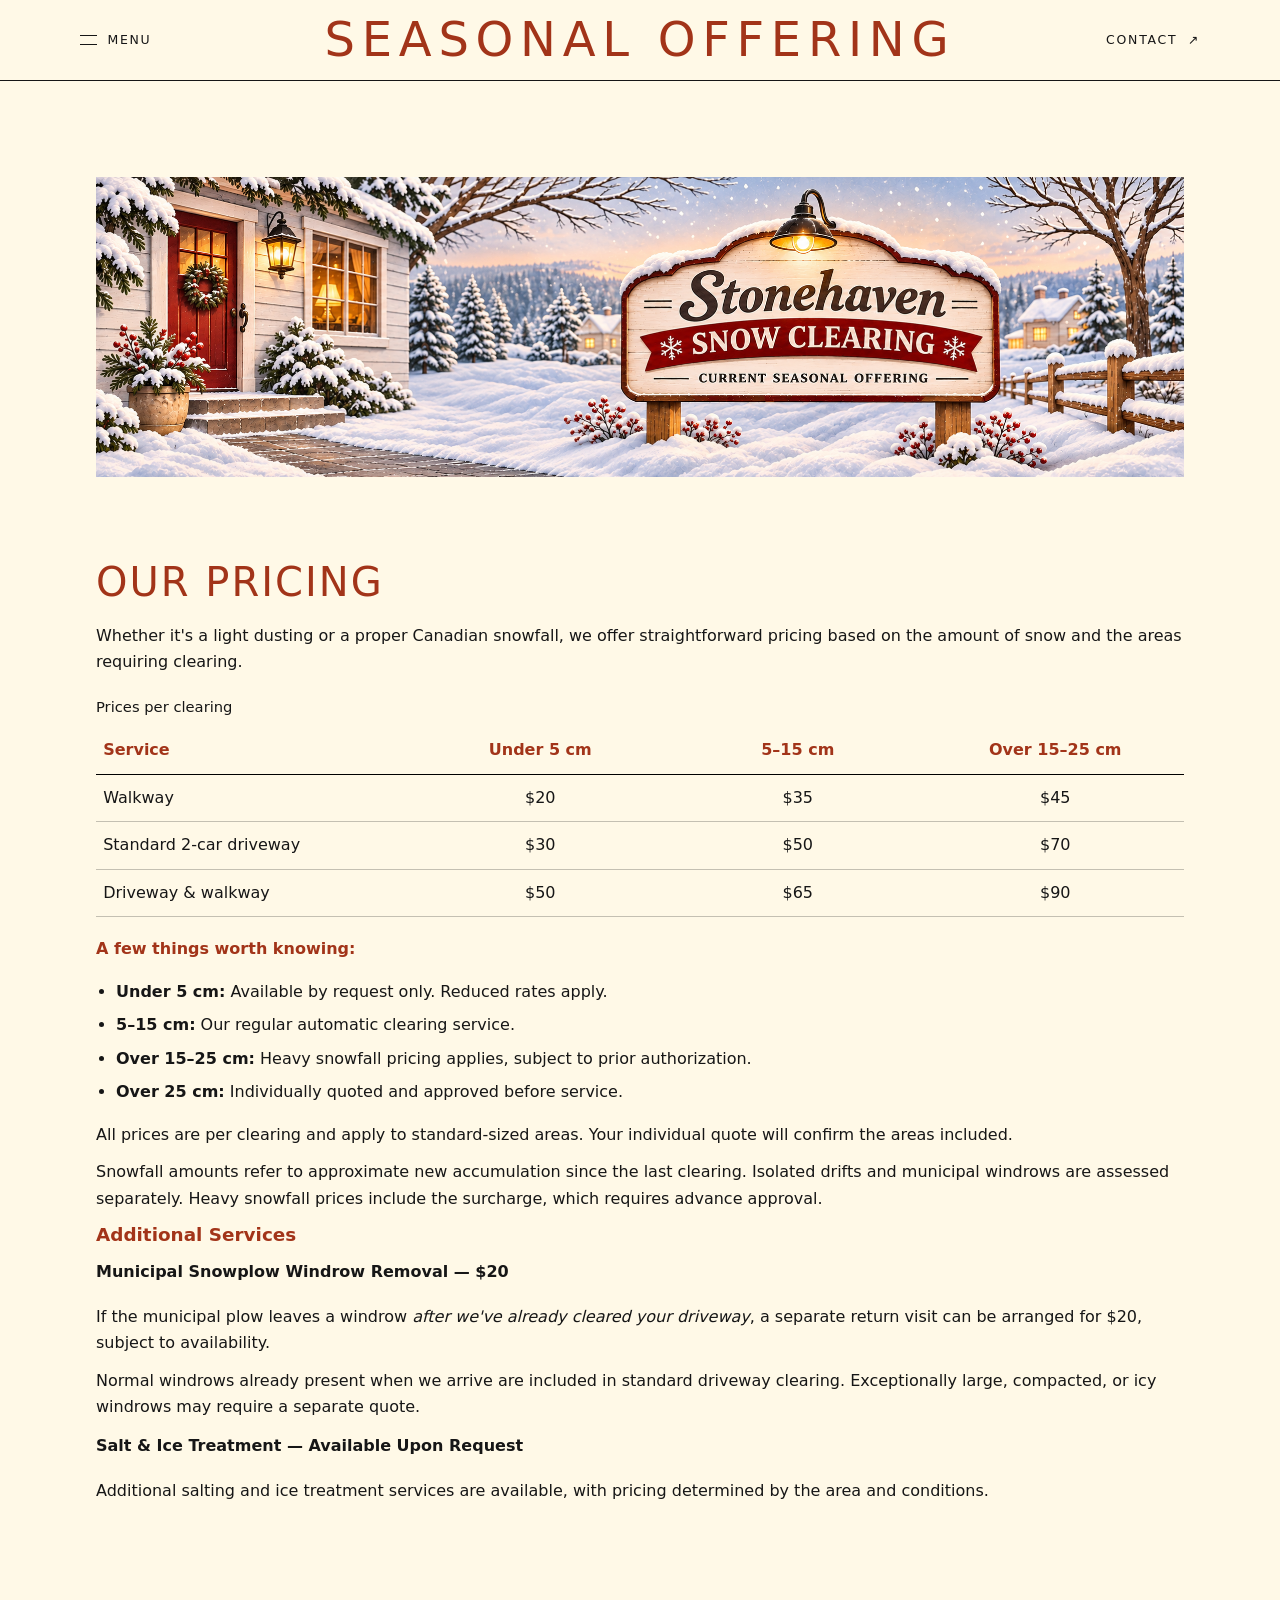
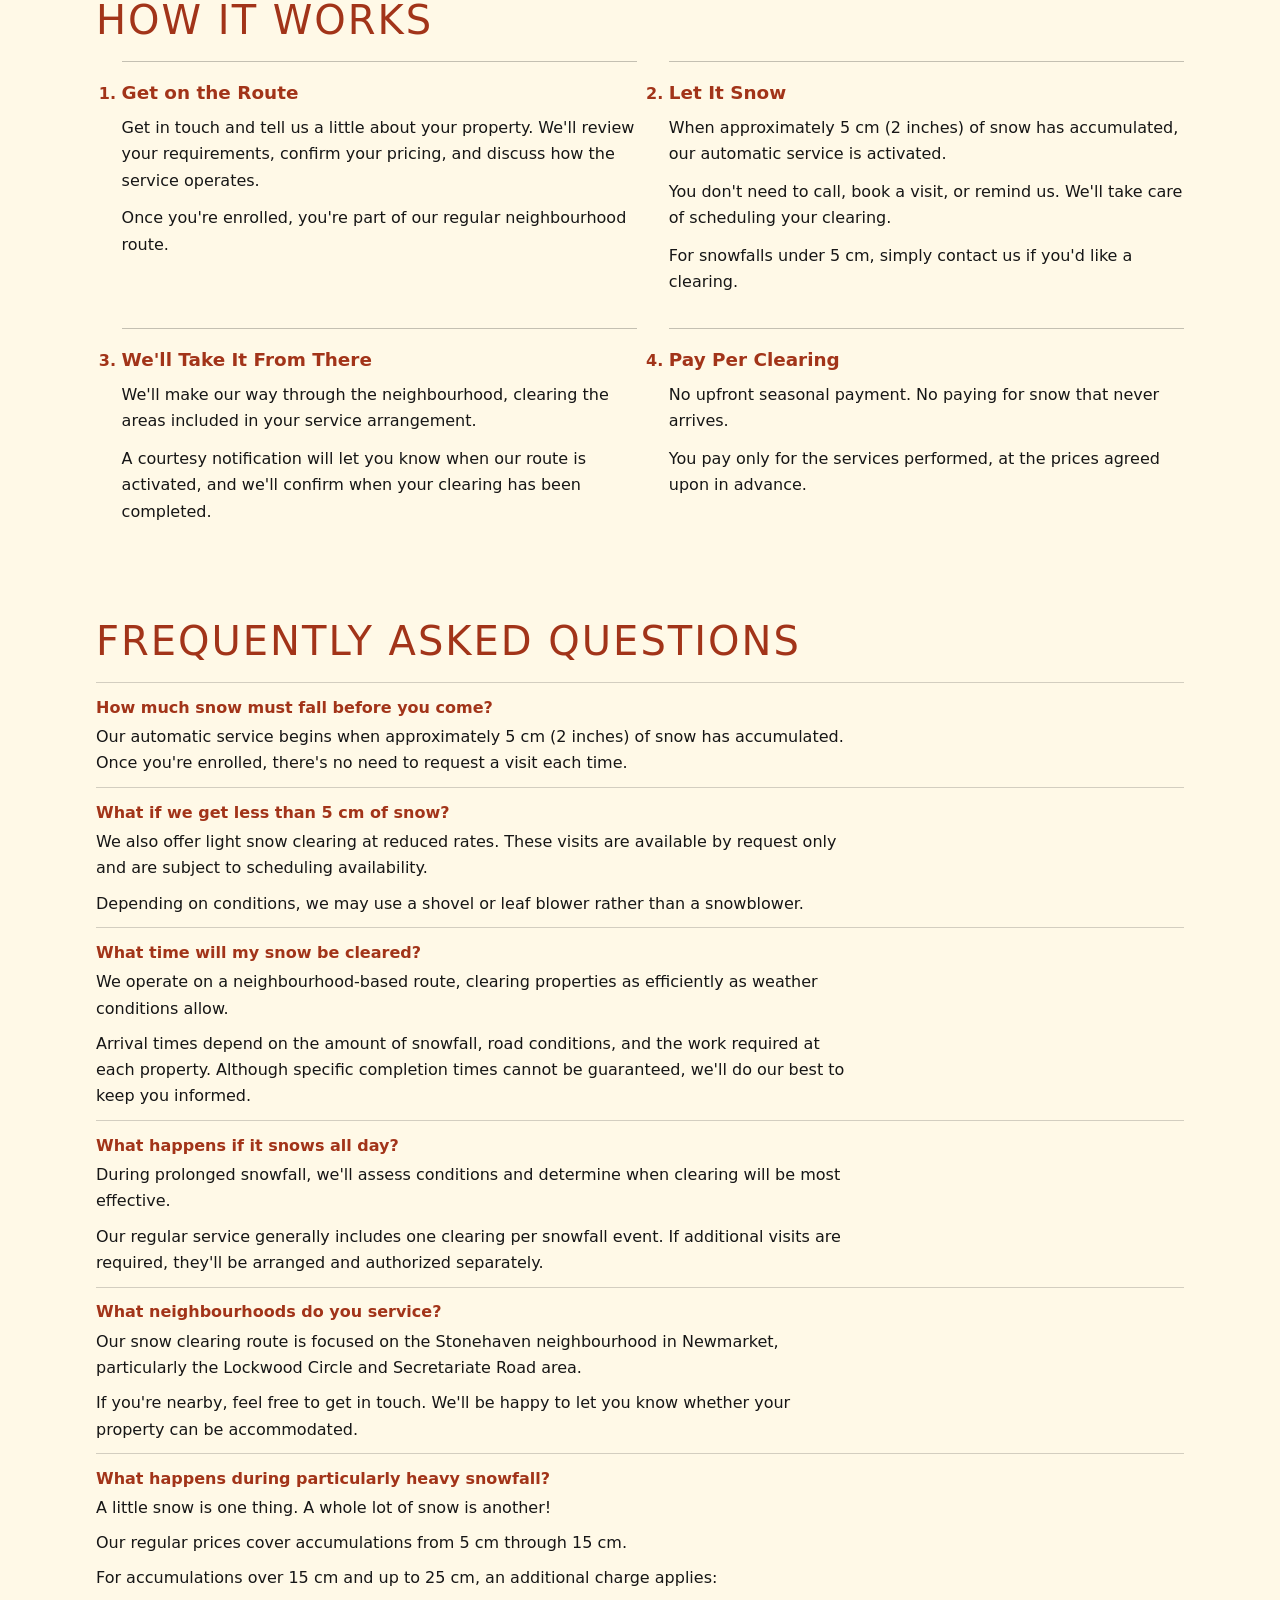
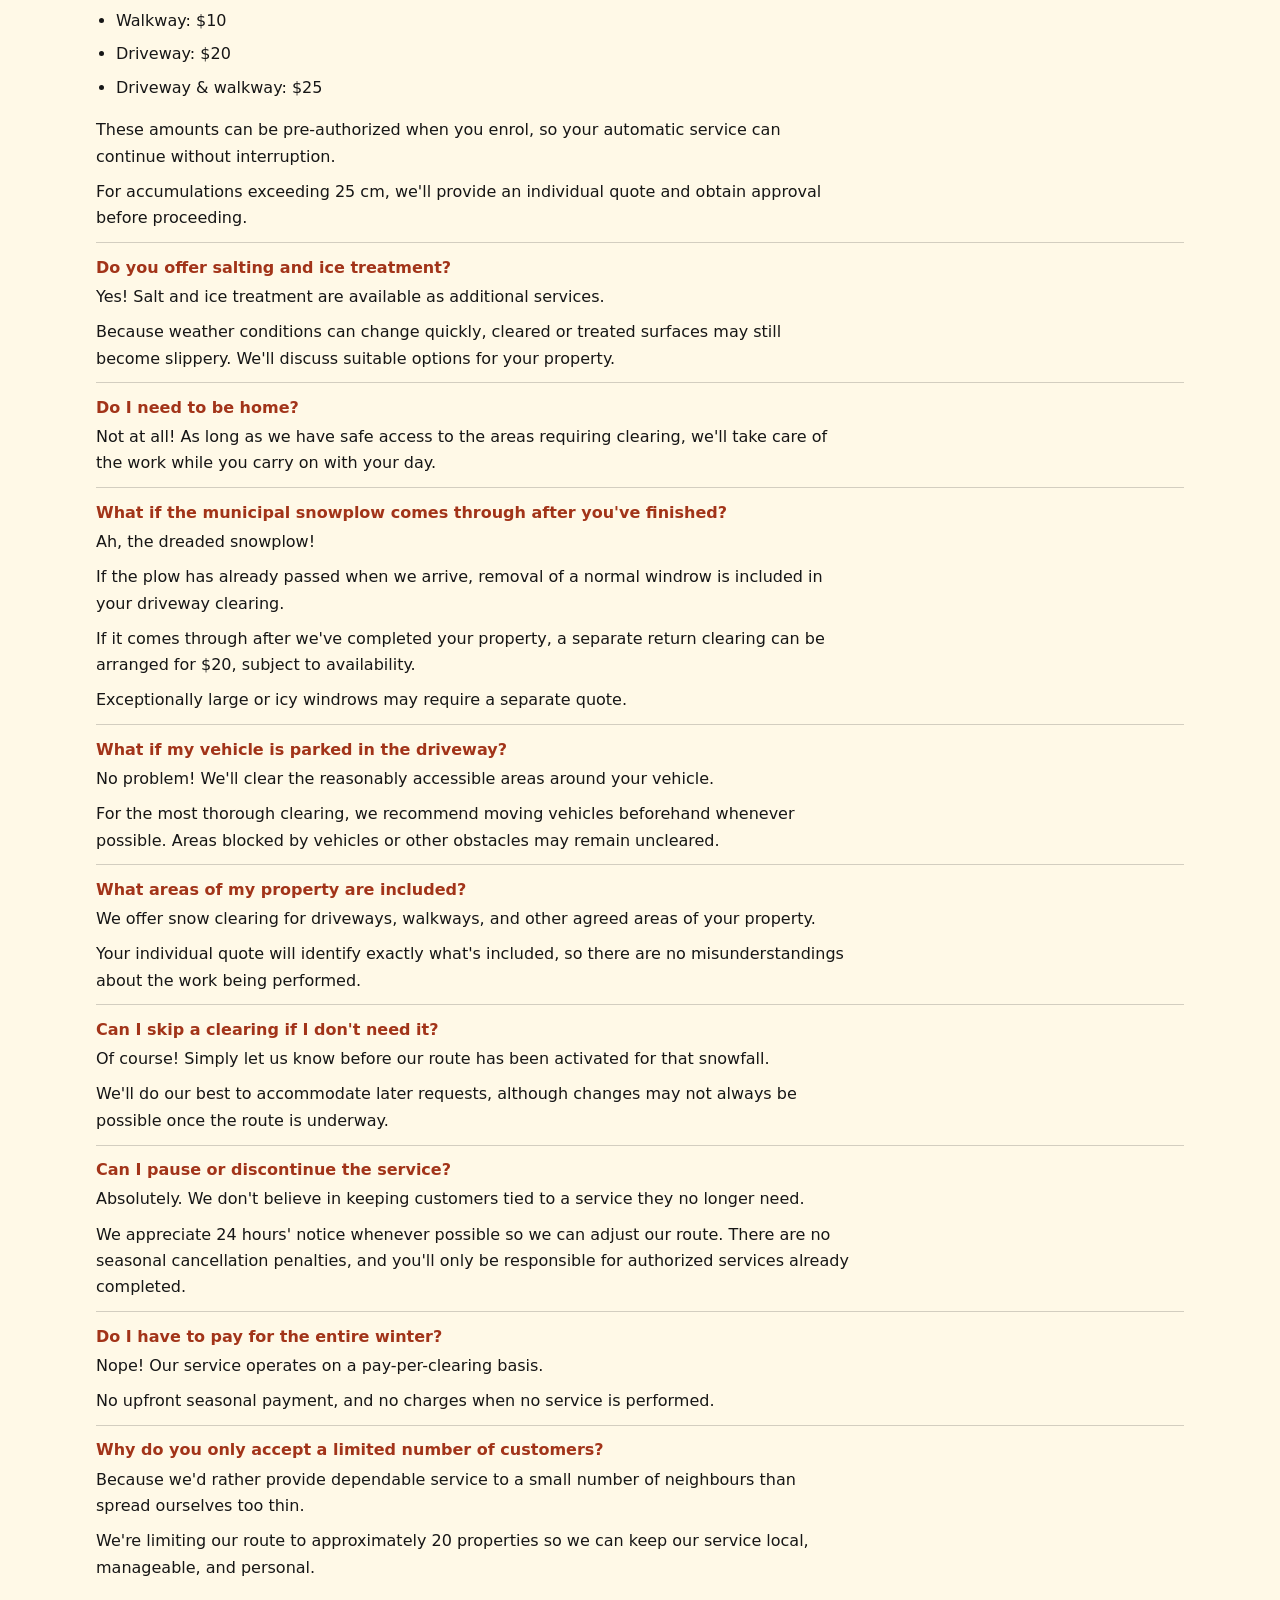
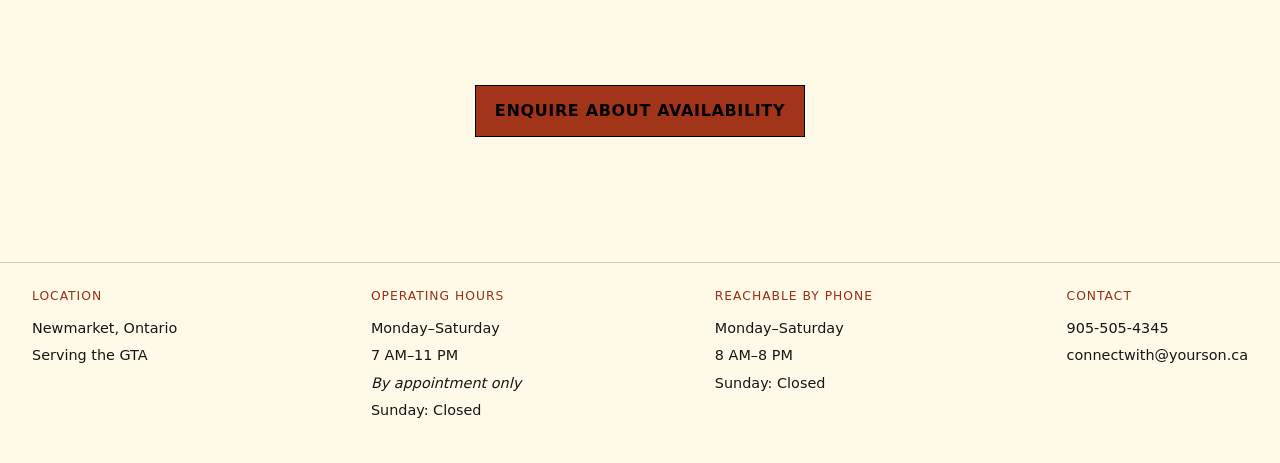
==== seasonal-offering/index.html @ 239817c5 "ok seasonal offering" ====
<!doctype html>
<html lang="en">
<head>
  <meta charset="utf-8">
  <meta name="viewport" content="width=device-width,initial-scale=1">
  <meta name="description" content="Neighbourhood snow removal in Stonehaven, Newmarket. Automatic clearing from 5 cm, pay-per-clearing pricing, and optional light snow and windrow removal.">
  <link rel="stylesheet" href="/assets/styles.css">
  <link rel="stylesheet" href="/assets/preview.css">
  <link rel="stylesheet" href="/assets/footer.css">
  <link rel="stylesheet" href="/assets/mobile-refinements.css">
  <link rel="stylesheet" href="/assets/seasonal-offering.css">
</head>
<body class="navigation-preview seasonal-page">
  <a class="preview-skip" href="#main">Skip to snow clearing information</a>
  <header class="preview-site-header" id="siteHeader" data-open="false">
    <div class="wrap">
      <nav class="preview-topbar" aria-label="Page controls">
        <button type="button" class="preview-menu-toggle" id="menuBtn" aria-expanded="false" aria-controls="siteMenu" aria-haspopup="dialog"><span class="preview-menu-lines" aria-hidden="true"></span><span>Menu</span></button>
        <h1 class="preview-page-title"><a class="preview-title-home" href="/index.html" title="Go to home page">SEASONAL OFFERING</a></h1>
        <a class="preview-contact" href="/contact.html">Contact <span aria-hidden="true">↗</span></a>
      </nav>
    </div>
  </header>
  <dialog id="siteMenu" class="preview-menu-drawer" aria-labelledby="siteMenuTitle">
    <div class="preview-menu-heading"><h2 id="siteMenuTitle">Menu</h2><button type="button" class="preview-menu-close" aria-label="Close menu">×</button></div>
    <nav class="preview-menu-links" aria-label="Main navigation">
      <a href="/index.html">Home</a>
      <details class="preview-menu-group">
        <summary>Services <span class="preview-submenu-toggle" aria-hidden="true"></span></summary>
        <div class="preview-menu-submenu">
          <a href="/services.html">All Services</a>
          <a href="/services.html#your-home">Your Home</a>
          <a href="/services.html#your-property">Your Property</a>
          <a href="/services.html#your-errands">Your Errands</a>
          <a href="/services.html#your-ideas">Your Ideas</a>
        </div>
      </details>
      <details class="preview-menu-group">
        <summary>About Us <span class="preview-submenu-toggle" aria-hidden="true"></span></summary>
        <div class="preview-menu-submenu">
          <a href="/about.html">About Your Son</a>
          <a href="/our-work.html">Our Work</a>
        </div>
      </details>
      <details class="preview-menu-group">
        <summary>Resources <span class="preview-submenu-toggle" aria-hidden="true"></span></summary>
        <div class="preview-menu-submenu">
          <a href="/phonebook.html">Family Phonebook</a>
          <a href="/our-friends.html">Our Friends</a>
          <a href="/goods.html">Your Goods</a>
        </div>
      </details>
      <a href="/seasonal-offering/index.html" aria-current="page">Seasonal Offering</a>
      <details class="preview-menu-group">
        <summary>Contact <span class="preview-submenu-toggle" aria-hidden="true"></span></summary>
        <div class="preview-menu-submenu">
          <a href="/contact.html">Contact Info</a>
          <a href="tel:+19055054345">905-505-4345</a>
          <a href="mailto:connectwith@yourson.ca">connectwith@yourson.ca</a>
        </div>
      </details>
    </nav>
  </dialog>
  <main id="main" class="seasonal-main">
  <section class="seasonal-intro" aria-labelledby="stonehaven-title">
    <img class="seasonal-banner" src="/assets/stonehaven-snow-clearing.png" width="2048" height="693" alt="Stonehaven Snow Clearing winter illustration">
  </section>

  <section aria-labelledby="pricing-title">
    <h2 id="pricing-title">OUR PRICING</h2>
    <p>Whether it's a light dusting or a proper Canadian snowfall, we offer straightforward pricing based on the amount of snow and the areas requiring clearing.</p>
    <table class="seasonal-prices">
      <caption>Prices per clearing</caption>
      <thead>
        <tr><th scope="col">Service</th><th scope="col">Under 5 cm</th><th scope="col">5–15 cm</th><th scope="col">Over 15–25 cm</th></tr>
      </thead>
      <tbody>
        <tr><th scope="row">Walkway</th><td>$20</td><td>$35</td><td>$45</td></tr>
        <tr><th scope="row">Standard 2-car driveway</th><td>$30</td><td>$50</td><td>$70</td></tr>
        <tr><th scope="row">Driveway &amp; walkway</th><td>$50</td><td>$65</td><td>$90</td></tr>
      </tbody>
    </table>
    <p class="seasonal-notes-heading"><strong>A few things worth knowing:</strong></p>
    <ul class="seasonal-notes">
      <li><strong>Under 5 cm:</strong> Available by request only. Reduced rates apply.</li>
      <li><strong>5–15 cm:</strong> Our regular automatic clearing service.</li>
      <li><strong>Over 15–25 cm:</strong> Heavy snowfall pricing applies, subject to prior authorization.</li>
      <li><strong>Over 25 cm:</strong> Individually quoted and approved before service.</li>
    </ul>
    <p>All prices are per clearing and apply to standard-sized areas. Your individual quote will confirm the areas included.</p>
    <p>Snowfall amounts refer to approximate new accumulation since the last clearing. Isolated drifts and municipal windrows are assessed separately. Heavy snowfall prices include the surcharge, which requires advance approval.</p>
    <h3 class="seasonal-additional-heading">Additional Services</h3>
    <h4>Municipal Snowplow Windrow Removal — $20</h4>
    <p>If the municipal plow leaves a windrow <em>after we've already cleared your driveway</em>, a separate return visit can be arranged for $20, subject to availability.</p>
    <p>Normal windrows already present when we arrive are included in standard driveway clearing. Exceptionally large, compacted, or icy windrows may require a separate quote.</p>
    <h4>Salt &amp; Ice Treatment — Available Upon Request</h4>
    <p>Additional salting and ice treatment services are available, with pricing determined by the area and conditions.</p>
  </section>

  <section aria-labelledby="how-title">
    <h2 id="how-title">HOW IT WORKS</h2>
    <ol class="seasonal-steps">
      <li>
        <h3>Get on the Route</h3>
        <p>Get in touch and tell us a little about your property. We'll review your requirements, confirm your pricing, and discuss how the service operates.</p>
        <p>Once you're enrolled, you're part of our regular neighbourhood route.</p>
      </li>
      <li>
        <h3>Let It Snow</h3>
        <p>When approximately 5 cm (2 inches) of snow has accumulated, our automatic service is activated.</p>
        <p>You don't need to call, book a visit, or remind us. We'll take care of scheduling your clearing.</p>
        <p>For snowfalls under 5 cm, simply contact us if you'd like a clearing.</p>
      </li>
      <li>
        <h3>We'll Take It From There</h3>
        <p>We'll make our way through the neighbourhood, clearing the areas included in your service arrangement.</p>
        <p>A courtesy notification will let you know when our route is activated, and we'll confirm when your clearing has been completed.</p>
      </li>
      <li>
        <h3>Pay Per Clearing</h3>
        <p>No upfront seasonal payment. No paying for snow that never arrives.</p>
        <p>You pay only for the services performed, at the prices agreed upon in advance.</p>
      </li>
    </ol>
  </section>

  <section aria-labelledby="faq-title">
    <h2 id="faq-title">FREQUENTLY ASKED QUESTIONS</h2>
    <div class="seasonal-faq-group">
      <article>
        <h4>How much snow must fall before you come?</h4>
        <p>Our automatic service begins when approximately 5 cm (2 inches) of snow has accumulated. Once you're enrolled, there's no need to request a visit each time.</p>
      </article>
      <article>
        <h4>What if we get less than 5 cm of snow?</h4>
        <p>We also offer light snow clearing at reduced rates. These visits are available by request only and are subject to scheduling availability.</p>
        <p>Depending on conditions, we may use a shovel or leaf blower rather than a snowblower.</p>
      </article>
      <article>
        <h4>What time will my snow be cleared?</h4>
        <p>We operate on a neighbourhood-based route, clearing properties as efficiently as weather conditions allow.</p>
        <p>Arrival times depend on the amount of snowfall, road conditions, and the work required at each property. Although specific completion times cannot be guaranteed, we'll do our best to keep you informed.</p>
      </article>
      <article>
        <h4>What happens if it snows all day?</h4>
        <p>During prolonged snowfall, we'll assess conditions and determine when clearing will be most effective.</p>
        <p>Our regular service generally includes one clearing per snowfall event. If additional visits are required, they'll be arranged and authorized separately.</p>
      </article>
      <article>
        <h4>What neighbourhoods do you service?</h4>
        <p>Our snow clearing route is focused on the Stonehaven neighbourhood in Newmarket, particularly the Lockwood Circle and Secretariate Road area.</p>
        <p>If you're nearby, feel free to get in touch. We'll be happy to let you know whether your property can be accommodated.</p>
      </article>
      <article>
        <h4>What happens during particularly heavy snowfall?</h4>
        <p>A little snow is one thing. A whole lot of snow is another!</p>
        <p>Our regular prices cover accumulations from 5 cm through 15 cm.</p>
        <p>For accumulations over 15 cm and up to 25 cm, an additional charge applies:</p>
        <ul class="seasonal-notes">
          <li>Walkway: $10</li>
          <li>Driveway: $20</li>
          <li>Driveway &amp; walkway: $25</li>
        </ul>
        <p>These amounts can be pre-authorized when you enrol, so your automatic service can continue without interruption.</p>
        <p>For accumulations exceeding 25 cm, we'll provide an individual quote and obtain approval before proceeding.</p>
      </article>
      <article>
        <h4>Do you offer salting and ice treatment?</h4>
        <p>Yes! Salt and ice treatment are available as additional services.</p>
        <p>Because weather conditions can change quickly, cleared or treated surfaces may still become slippery. We'll discuss suitable options for your property.</p>
      </article>
      <article>
        <h4>Do I need to be home?</h4>
        <p>Not at all! As long as we have safe access to the areas requiring clearing, we'll take care of the work while you carry on with your day.</p>
      </article>
      <article>
        <h4>What if the municipal snowplow comes through after you've finished?</h4>
        <p>Ah, the dreaded snowplow!</p>
        <p>If the plow has already passed when we arrive, removal of a normal windrow is included in your driveway clearing.</p>
        <p>If it comes through after we've completed your property, a separate return clearing can be arranged for $20, subject to availability.</p>
        <p>Exceptionally large or icy windrows may require a separate quote.</p>
      </article>
      <article>
        <h4>What if my vehicle is parked in the driveway?</h4>
        <p>No problem! We'll clear the reasonably accessible areas around your vehicle.</p>
        <p>For the most thorough clearing, we recommend moving vehicles beforehand whenever possible. Areas blocked by vehicles or other obstacles may remain uncleared.</p>
      </article>
      <article>
        <h4>What areas of my property are included?</h4>
        <p>We offer snow clearing for driveways, walkways, and other agreed areas of your property.</p>
        <p>Your individual quote will identify exactly what's included, so there are no misunderstandings about the work being performed.</p>
      </article>

      <article>
        <h4>Can I skip a clearing if I don't need it?</h4>
        <p>Of course! Simply let us know before our route has been activated for that snowfall.</p>
        <p>We'll do our best to accommodate later requests, although changes may not always be possible once the route is underway.</p>
      </article>
      <article>
        <h4>Can I pause or discontinue the service?</h4>
        <p>Absolutely. We don't believe in keeping customers tied to a service they no longer need.</p>
        <p>We appreciate 24 hours' notice whenever possible so we can adjust our route. There are no seasonal cancellation penalties, and you'll only be responsible for authorized services already completed.</p>
      </article>
      <article>
        <h4>Do I have to pay for the entire winter?</h4>
        <p>Nope! Our service operates on a pay-per-clearing basis.</p>
        <p>No upfront seasonal payment, and no charges when no service is performed.</p>
      </article>
      <article>
        <h4>Why do you only accept a limited number of customers?</h4>
        <p>Because we'd rather provide dependable service to a small number of neighbours than spread ourselves too thin.</p>
        <p>We're limiting our route to approximately 20 properties so we can keep our service local, manageable, and personal.</p>
      </article>
    </div>
  </section>


  <section class="seasonal-contact" aria-labelledby="seasonal-contact-title">
    <a class="seasonal-cta" href="/contact.html">ENQUIRE ABOUT AVAILABILITY</a>
  </section>
</main>
  <footer class="preview-bottom-contact preview-site-footer" aria-label="Your Son location, hours and contact">
    <div class="wrap preview-footer-inner">
      <div class="preview-footer-columns">
        <div class="preview-footer-column">
          <h2 class="preview-footer-title">Location</h2>
          <p>Newmarket, Ontario</p>
          <p>Serving the GTA</p>
        </div>
        <div class="preview-footer-column">
          <h2 class="preview-footer-title">Operating Hours</h2>
          <p>Monday–Saturday</p>
          <p>7 AM–11 PM</p>
          <p class="preview-footer-note">By appointment only</p>
          <p class="preview-footer-sunday-inline">Sunday: Closed</p>
        </div>
        <div class="preview-footer-column">
          <h2 class="preview-footer-title">Reachable by Phone</h2>
          <p>Monday–Saturday</p>
          <p>8 AM–8 PM</p>
          <p class="preview-footer-sunday-inline">Sunday: Closed</p>
        </div>
        <div class="preview-footer-column">
          <h2 class="preview-footer-title">Contact</h2>
          <address class="preview-footer-contact">
            <p><a href="tel:+19055054345">905-505-4345</a></p>
            <p><a href="mailto:connectwith@yourson.ca">connectwith@<wbr>yourson.ca</a></p>
          </address>
        </div>
      </div>
      <p class="preview-footer-sunday">Sunday: Closed</p>
    </div>
  </footer>
  <dialog id="categoryDialog" class="preview-dialog" aria-labelledby="categoryTitle">
    <button type="button" class="preview-dialog-close" aria-label="Close section">×</button>
    <p class="preview-dialog-kicker">Your Son</p><h2 id="categoryTitle"></h2><p id="categoryDescription" class="preview-dialog-description"></p><div class="preview-destination-list" id="categoryLinks"></div><p class="preview-destination-note">Page links open your current website in a new tab.</p>
  </dialog>
  <script src="/assets/preview.js"></script>
</body>
</html>
---- assets/styles.css ----
:root{
  --accent-box: var(--bg);
  --brand-gold: rgb(162, 52, 25);
  --font: ui-sans-serif, system-ui, -apple-system, Segoe UI, Roboto, Helvetica, Arial;

  --bg: rgba(255, 249, 231);
  --ink: rgba(22, 22, 22, 1);
  --muted: rgba(22,22,22,1);
  --line: rgba(22, 22, 22, 1);
  --card: #ffffff;

  --radius: 18px;
  --shadow: 0 18px 60px rgba(0,0,0,.08);

  --max: 74rem;
  --pad: clamp(1rem, 3vw, 2rem);

  --h1: clamp(2.1rem, 3vw, 4.25rem);
  --p: clamp(1rem, 1.2vw, 1.1rem);

  --btn: #161616;
  --btnText: #fff7e6;
}

*{ box-sizing:border-box; }
html, body{ height:100%; }

body{
  margin:0;
  font-family: ui-sans-serif, system-ui, -apple-system, Segoe UI, Roboto, Helvetica, Arial;
  background-color: var(--bg);
  color: var(--ink);
  line-height: 1.35;
}

body.about{
  background-image:
    url("images/brickabout.webp");
  background-size: cover;
  background-position: center;
  background-repeat: no-repeat;
  background-attachment: fixed;
}

/* Remove the giant shadow from the header */
body.about header{
  box-shadow: none;
}

/* Create a dark backdrop behind the hero area (where the H1 lives) */
body.about .about-two-col{
  position: relative;
  isolation: isolate;
}

/* The "shadow/contrast" layer */

body.about .about-bio-box{
  background: rgba(255,249,231, 0.95);
  border: 1px solid #000;
  border-radius: 10px;
  box-shadow: 0 14px 44px rgba(0,0,0,0.25);
  margin:1rem;
  width: 80%;
}

a{ color:inherit; }
img{ max-width:100%; display:block; }

.wrap{ width: min(var(--max), 100%); margin: 0 auto; padding: 0 var(--pad); }

/* Skip link */


.skip:focus{ left:1rem; top:1rem; }

/* Header */
header{
  position: fixed;
  top: 0;
  left: 0;
  right: 0;
  z-index: 999;
  background: color-mix(in oklab, var(--bg), white 18%);
  backdrop-filter: blur(10px); 
}

@media (min-width: 761px){
  header{
    border-bottom: 0.2px solid rgba(0,0,0,0.2);
  }
}

.nav{
  display:flex;
  align-items:center;
  gap: 1rem;
  padding:0rem 0;
  line-height: 0.5;
}

/* Desktop: evenly-spaced links across the full width */
.nav-links{
  display: flex;
  width: 100%;
  justify-content: space-evenly;
  align-items: center;
  gap: 0;
  font-size: 1.3rem;
  letter-spacing: 0.25ch;
  transform: scaley(0.8);
  padding-top: 0.45rem;
  padding-bottom: 0.45rem;
}

/* Make each link the same width */
.nav-links a{
  flex: 1 1 0;
  text-align: center;
  text-decoration: none;
  padding: .55rem .6rem;
  border-radius: 1px;
}
.nav-links a:hover{ color:rgb(162, 52, 25); }

/* Desktop Services dropdown (stacked list) */
.nav-dropdown{
  position: relative;
  flex: 1 1 0;
  text-align: center;
}
.nav-dropdown summary{
  list-style: none;
  cursor: pointer;
  padding: .55rem .6rem;
  border-radius: 1px;
  user-select: none;
}
.nav-dropdown summary::-webkit-details-marker{ display:none; }
.nav-dropdown summary:hover{ color: rgb(162, 52, 25); }

.nav-menu{
  position: absolute;
  top: calc(100% + .6rem);
  left: 50%;
  transform: translateX(-50%);
  width: 260px;
  background: color-mix(in oklab, var(--bg), white 18%);
  border: 1px solid rgba(0,0,0,.25);
  border-radius: 1px;
  padding: .35rem;
  display: flex;
  flex-direction: column;
  gap: .25rem;
  z-index: 1000;
}

.nav-menu a{
  display:block;
  width:100%;
  text-decoration:none;
  text-align:left;
  padding: .7rem .85rem;
  border-radius: 1px;
}
.nav-menu a:hover{
  background: rgba(0,0,0,.06);
  color: rgb(162, 52, 25);
}

/* Mobile Services dropdown */
.mobile-dropdown summary{
  list-style:none;
  cursor:pointer;
  padding:.85rem 0;
  border-bottom:0.5px solid rgba(0,0,0,1);
  user-select:none;
}
.mobile-dropdown summary::-webkit-details-marker{ display:none; }

.mobile-submenu{
  display:grid;
}
.mobile-submenu a{
  padding:.75rem 0 .75rem 1rem;
  border-bottom:0.5px solid rgba(0,0,0,1);
  text-decoration:none;
  color: rgba(162, 52, 25, 1);
}
.mobile-submenu a:last-child{ border-bottom:0; }

/* Mobile menu button */
.menu-btn{
  display:none;
  appearance:none;
  border:0.5px solid var(--line);
  background: var(--card);
  padding:.45rem .7rem;
  border-radius:999px;
  cursor:pointer;
  box-shadow: 0 8px 22px rgba(0,0,0,.06);
}

/* Mobile dropdown panel */
.mobile-panel{
  display:none;
  border-top:0.5px solid var(--line);
  padding:.75rem 0 1rem;
}
.mobile-panel a{
  display:block;
  text-decoration:none;
  padding:.85rem 0;
  border-bottom:0.5px solid rgba(0,0,0,1);
}
.mobile-panel a:last-child{ border-bottom:0; }
header[data-open="true"] .mobile-panel{ display:block; }

/* Page spacing */
main{ padding-top: 0px; padding-bottom: 0rem; }
section{ padding: clamp(1.75rem, 4vw, 3rem) 0; }

.section-title{
  display:flex; align-items:baseline; justify-content:space-between; gap:1rem;
  padding-top: 0rem;
  margin-bottom: 0rem;
  font-size: clamp(2.1rem, 2.5vw, 3.25rem);
  font-weight: 100;
}

.section-title--center{
  flex-direction: column;
  align-items: center;
  justify-content: center;
  text-align: center;
  font-size: clamp(2.1rem, 2.5vw, 3.25rem);
  font-weight: 100;
}

html{ scroll-behavior: smooth; }

.section-title h2{ margin:0; font-size:clamp(2.1rem, 2.5vw, 3.25rem); font-weight: 250; letter-spacing: 0.2ch; }
.section-title p{ margin:0; color:var(--muted); font-size:.95rem; max-width:52ch; }

/* Hero */
.hero{ padding: 0 0 clamp(2rem, 5vw, 3.25rem);
}.hero-grid{
  display:grid;
  grid-template-columns: 1fr;
  gap: clamp(0.75rem, 1vw, 1.75rem);
  justify-items: center;
  text-align: center;
}
.kicker{ font-size:.95rem; color:var(--muted); letter-spacing:.02em; }
h1{
  margin: -3rem 0 .75rem;
  font-size: var(--h1);
  line-height: 1.25;
  font-weight: 200;
  letter-spacing: 0.02em;
  color:rgb(0,0,0);
}

.slogan{ font-size:.95rem; color:var(--muted); letter-spacing:.02em;color: #000000; }

.special-word{
  color: rgb(162, 52, 25);
  font-style: oblique;
}

.abt-h1{
  margin: -3rem 0 .75rem;
  font-size: var(--h1);
  line-height: 1;
  font-weight: 200;
  letter-spacing: 0.02em;
}

.special-word{
  color: rgb(162, 52, 25);
  font-style: oblique;
}

.lead{
  font-size: var(--p);
  color:var(--muted);
  max-width: 62ch;
  margin: 0 auto;
}

.center-text {
  text-align: center;
  margin-top:1.5rem;
  font-weight: 500;
}

.center-line{
  display: block;
  text-align: center;
}

.slogan-text{
  font-weight: 500;
  display: block;
  text-align: center;
}

/* Base */
.hero-media{
  overflow: hidden;
  position: relative;
  border: none;
}

.hero-media--personal_services{
  width: 25%;
  height: auto;
  margin-bottom: 5rem;
}

/* ABOUT SECTION */
.approach-grid{
  display: grid;
  grid-template-columns: repeat(3, 1fr);
  gap: 3rem;
  margin-bottom: 4rem;
}

.approach-card{
  background: rgba(255,249,231,1);
  border: 1.5px solid rgba(0,0,0,1);
  border-radius: 1px;
  padding: 2rem;
  font-weight: 350;
  letter-spacing: .15ch;
  font-size: 1rem;
  text-decoration: none;
  font-variant: small-caps;
  color: inherit;
  min-height: 300px;
  position: relative;
}

.approach-card--last{
  grid-column: 1 / -1;
  margin-bottom: 5rem;
  padding-top: 2.5rem;
  padding-bottom:1rem;
  padding-left: 10rem;
  padding-right: 10rem;
  line-height: 1.5rem;
}

.approach-title{
  position: absolute;
  font-variant: small-caps;
  inset: 0;
  display: grid;
  place-items: center;
  text-align: center;
  margin: 0;
  padding: 1rem;
  letter-spacing: 0.20em;
  font-weight: 300;
  font-size: 23px;
  color:rgba(162, 52, 25, 1);
}

.approach-title::after{
  content: "▾";
  color: rgba(162, 52, 25, 1);
  position: absolute;
  right: 50%;
  top: 53%;
  font-size: 24px;
  opacity: 1;
  transition: transform .25s ease;
}

.approach-body{
  margin-top: -1rem;
  opacity: 0;
  max-height: 0;
  overflow: hidden;
  text-align: left;
  transform: translateY(6px);
  transition: opacity .18s ease, transform .18s ease, max-height .22s ease;
}

.approach-box{
  background: rgba(255,249,231, 0.95);
  border: 1px solid #000;
  border-radius: 10px;
  box-shadow: 0 14px 44px rgba(0,0,0,0.25);
  margin: 5rem auto;
  width: 80%;
  padding: clamp(18px, 0.5vw, 50px);
  padding-left: 6em;
  padding-right: 6em;
  padding-bottom: 2em;
}

.approach-box .about-title h2{
  color: #000;
}

.about-sr{
  display:block;
  text-align:center;
  font-size: 1.5rem;
  font-weight: 200;
  letter-spacing: 0.2ch;
  word-spacing: 1ch;
}

.about-sr2{
  font-size: 1rem;
  max-width: 3ch;
}

.approach-card:hover .approach-title,
.approach-card:focus .approach-title,
.approach-card:focus-visible .approach-title{
  opacity: 0;
}

.approach-card:hover .approach-body,
.approach-card:focus .approach-body,
.approach-card:focus-visible .approach-body{
  opacity: 1;
  transform: translateY(0);
  max-height: 700px;
}

.approach-card--last{
  grid-column: 1 / -1;
}

@media (max-width: 900px){
  .approach-grid{ grid-template-columns: repeat(2, 1fr); }
  .approach-card--last{ grid-column: 1 / -1; }
}

@media (max-width: 760px){
  .approach-grid{ grid-template-columns: 1fr; }
  .approach-card--last{ grid-column: auto; }
}

.hero-media--about{
  width: min(60rem, 100%);
  height: auto;
  border: none;
  margin: auto;
  margin-bottom: 4rem;
  box-shadow: none;
}

footer.about{
  padding: 1rem 0 1rem;
  color: var(--muted);
  font-size: .95rem;
  border-top: 1px solid rgba(0,0,0,1);
  background-color: rgba(255,249,231, 0.95);
}

.lead-about{
  font-size: var(--p);
  color: #000000;
  max-width: 100%;
  line-height: 1.8;
  text-align: justify;
  border: none;
  border-radius: 0;
  padding: 0;
  background: transparent;
}

.about-bio-box{
  background: var(--accent-box);
  border: 0px solid rgba(30,30,30,.90);
  padding: clamp(12px, 0.5vw, 50px);
  padding-left: 8.75em;
  padding-right: 8.75em;
  padding-bottom: 4em;
  display:flex;
  flex-direction:column;
  justify-content:center;
  min-height: 100%;
  align-items: center;
  width: 100%;
}

.about-bio-box p{ letter-spacing: 0.14ch; font-weight: 300;}
.about-title h2{ margin-bottom:3rem; margin-top:0; font-size:clamp(2.1rem, 2.5vw, 3.25rem); color: rgb(255,249,231); font-weight: 250; font-variant: small-caps; letter-spacing: 0.2ch; text-align: center; }

.about-two-col{
  display: flex;
  flex-direction: column;
  gap: 0;
  align-items: center;
  justify-content: center;
}

.about-bio-top h1{
  font-family: var(--font);
  font-weight: 200;
  font-size: clamp(40px, 4.25vw, 70px);
  letter-spacing: .25em;
  word-spacing: 1rem;
  margin-bottom: 3rem;
  margin-top: 1rem;
  text-align: center;
  transform: scaleY(0.75);
  color:rgb(162, 52, 25);
}

.about-sep-line{
  margin: 5px auto 50px;
  width: 100%;
  border-top: 1px solid rgba(0,0,0,1);
}

.index-sep-line{
  margin: 10px auto 10px;
  width: 70%;
  border-top: 1px solid rgba(0,0,0,1);
}

.index-sep-line-2{
  margin: 10px auto 10px;
  width: 70%;
  border-top: 1px solid rgba(0,0,0,1);
}

/* No border */
.hero-media--no-border{
  width: min(95rem, 100%);
  height: clamp(240px, 40vw, 800px);
  border: none;
  margin-top: 0rem;
  margin-bottom: 0rem;
}

.hero-media-nav{
  width: 70%;
  height: auto;
}

.hero-media img{
  width: auto;
  height: 100%;
  object-fit: contain;
  margin-top: 0;
}

.hero-media::after{
  content: "";
  position: absolute;
  inset: 0;
  pointer-events: none;
}

.cta-row{
  display:flex;
  flex-wrap:wrap;
  margin-top: 0rem;
  align-items:center;
  justify-content: center;
} 

.btn{
  display:inline-flex; align-items:center; justify-content:center; gap:.5rem;
  padding:0.5rem 4rem;
  border-radius:999px;
  border:1px solid rgba(0,0,0, 1);
  text-decoration:none;
  font-weight:350;
  font-size:1.1rem;
  cursor:pointer;
  background:rgb(162, 52, 25);
  color: rgba(0,0,0, 1);
  font-variant: small-caps;
  letter-spacing: 0.29ch;
  margin-bottom: 2rem;
}

.btnshop{
  margin-top:2rem;
  margin-bottom: 1rem;
}

.btn.primary{ background:rgba(162, 52, 25, 1); color: RGB(0,0,0); border-width: 1px; border-color: #000000; }
.btn.primary:hover{ background:rgb(162, 52, 25); color: rgb(0,0,0); transform: scale(98%);}

.btn.primaryindex { background:rgba(162, 52, 25, 1); color: RGB(0,0,0); border-width: 1px; border-color: #000000; margin-bottom: 10rem;
 }
.btn.primaryindex:hover { transform: scale(98%); color: rgb(0,0,0);}

.btn.ghost{ background: rgba(162, 52, 25, 1); color: RGB(0,0,0); padding:0.5rem 6rem; font-size:1.1rem; font-weight:350; margin-top: -2rem;}
.btn.ghost:hover{ background: rgba(162, 52, 25, 1); transform: scale(98%); color: rgb(0,0,0);}

.btn.primary-shop{ background:rgba(162, 52, 25, 1); color: RGB(0,0,0); border-width: 1px; border-color: #000000; font-size:1.2rem;  font-weight:350;}
.btn.primary-shop:hover{ background:rgb(162, 52, 25); transform: scale(98%);color: rgb(0,0,0);}

.contact{
  margin: 0rem auto 0rem;
  padding-top: 0.5rem;
  padding-bottom: 0.5rem;
  display:grid;
  gap:.25rem;
  color: var(--muted);
  font-size: .95rem;
  justify-items: center;
  
}

/* Personal Services */
.personalservices{
  display:grid;
  grid-template-columns: repeat(12, 1fr);
  gap: 1rem;
}
.personalservice{
  grid-column: span 6;
  background: var(--card);
  border:1px solid rgba(162, 52, 25, 1);
  border-radius: var(--radius);
  box-shadow: 0 10px 30px rgba(0,0,0,.06);
}
.personalservice h3{ margin:0 0 .4rem; font-size:1.05rem; letter-spacing:.01em; }
.personalservice p{ margin:0; color:var(--muted); }

/* BUSINESS SERVICES */
.businessservices{
  display:grid;
  grid-template-columns: repeat(12, 1fr);
  gap: 1rem;
}
.businessservice{
  grid-column: span 6;
  background: var(--card);
  border:1px solid rgba(162, 52, 25, 1);
  border-radius: var(--radius);
  padding: 1.1rem;
  box-shadow: 0 10px 30px rgba(0,0,0,.06);
}
.businessservice h3{ margin:0 0 .4rem; font-size:1.05rem; letter-spacing:.01em; }
.businessservice p{ margin:0; color:var(--muted); }

/* Mosaic + quote */
.mosaic{
  display:grid;
  grid-template-columns: repeat(12, 1fr);
  gap: 1rem;
  align-items:stretch;
}
.ph{
  border-radius: var(--radius);
  overflow:hidden;
  border: 1px solid rgba(0,0,0,1);
  background:
    radial-gradient(900px 300px at 20% 30%, rgba(0,0,0,.09), transparent 45%),
    linear-gradient(135deg, rgba(0,0,0,.08), rgba(0,0,0,.02));
  min-height: 240px;
  box-shadow: 0 14px 44px rgba(0,0,0,.07);
}
.ph.tall{ min-height: 520px; }
.ph.small{ min-height: 220px; }
.span-7{ grid-column: span 7; }
.span-5{ grid-column: span 5; }
.span-4{ grid-column: span 4; }
.span-8{ grid-column: span 8; }
.span-12{ grid-column: span 12; }

.quote{
  grid-column: span 12;
  background: color-mix(in oklab, var(--card), var(--bg) 30%);
  border:1px solid rgba(0,0,0,.08);
  border-radius: var(--radius);
  padding: clamp(1.25rem, 3vw, 2rem);
  box-shadow: 0 14px 44px rgba(0,0,0,.06);
}
.quote blockquote{
  margin:0;
  font-size: clamp(1.2rem, 2.2vw, 1.65rem);
  letter-spacing:-.01em;
  line-height:1.15;
}
.quote cite{
  display:block;
  margin-top:.75rem;
  color:var(--muted);
  font-style:normal;
  font-size:.95rem;
}

.spccard{
  background: rgba(255, 139, 23, 0.5);
  border: 1px solid rgba(0,0,0,.08);
  border-radius: var(--radius);
  padding: clamp(1.25rem, 3vw, 2rem);
  box-shadow: 0 14px 44px rgba(0,0,0,.06);
}
.spccard h2{ margin:0 0 .5rem; font-size:var(--h2); color:#000000;}
.spccard p{ margin:0; color:#000000; font-size:var(--p); }

/* Appointments page blocks */
.grid-3{
  display:grid;
  grid-template-columns: repeat(12, 1fr);
  gap: 1rem;
}
.tile{
  grid-column: span 4;
  background: var(--card);
  border: 1px solid rgba(0,0,0,.08);
  border-radius: var(--radius);
  padding: 1.1rem;
  box-shadow: 0 10px 30px rgba(0,0,0,.06);
}
.tile h3{ margin:.1rem 0 .35rem; font-size:1.05rem; }
.tile p{ margin:0; color:var(--muted); }
.tile .cta-row{ margin-top:.85rem; }

.form{
  display:grid;
  gap:.75rem;
  margin-top: 1rem;
}
.row{
  display:grid;
  grid-template-columns: 1fr 1fr;
  gap:.75rem;
}
label{ font-size:.92rem; color:var(--muted); display:block; margin:0 0 .35rem; }
input, select, textarea{
  width:100%;
  padding:.75rem .85rem;
  border-radius: 12px;
  border: 1px solid rgba(0,0,0,.14);
  background: white;
  font: inherit;
}
textarea{ min-height: 110px; resize: vertical; }

/* GOODS */
/* ============================
   GOODS (GARMENTS & GOODS)
   3 across desktop, 1 across mobile
   Equal-height cards + dropdown-ready
   ============================ */

.shop-grid{
  display: grid;
  grid-template-columns: repeat(3, minmax(0, 1fr));
  gap: 1.25rem;
  align-items: stretch; /* âœ… equal-height rows */
}

/* Card */
.product{
  background: var(--card);
  border: 1px solid rgba(0,0,0,.8);
  border-radius: 10px;
  padding: .9rem;

  box-shadow: 0 10px 30px rgba(0,0,0,.25); /* toned down vs .9 */

  display: flex;
  flex-direction: column;
  gap: .75rem;

  height: 100%; /* âœ… lets the grid stretch cards evenly */
}

/* Image area (always same shape) */
.product .thumb{
  width: 100%;
  aspect-ratio: 1 / 1;
  border-radius: 12px;
  overflow: hidden;
  border: 1px solid rgba(0,0,0,.15);
  background:
    radial-gradient(700px 240px at 20% 30%, rgba(0,0,0,.10), transparent 45%),
    linear-gradient(135deg, rgba(0,0,0,.08), rgba(0,0,0,.02));
}

.product .thumb img{
  width: 100%;
  height: 100%;
  object-fit: cover;
  display: block;
}

/* Content wrapper â€” grows so the button aligns at bottom */
.product .prod-main{
  flex: 1;
  display: flex;
  flex-direction: column;
  gap: .6rem;
}

/* Title */
.product h3{
  margin: 0;
  text-align: center;
  font-size: 1.05rem;
  letter-spacing: .06em;
  font-variant: small-caps;
}

/* Meta: clamp note so cards donâ€™t grow */
.product .prod-note{
  color: var(--muted);
  font-size: .8rem;
  letter-spacing: 0.125ch;
  text-align: justify;
  padding-left: 0.75rem;
  padding-right: 0.75rem;
  line-height: 1.25rem;
  margin-bottom: 0.75rem;

  display: -webkit-box;
  -webkit-line-clamp: 2.5;        /* âœ… limits height */
  -webkit-box-orient: vertical;
  overflow: hidden;

   /* Standard-ish + fallback */
  overflow: hidden;
  text-overflow: ellipsis;

  /* Modern clamp (where supported) */
  line-clamp: 2.5;

  /* Widest support today */
  display: -webkit-box;
  -webkit-line-clamp: 2.5;
  -webkit-box-orient: vertical;
}

.product .prod-price{
  text-align: center;
  font-weight: 700;
  color: rgba(0,0,0,.9);
}

/* Dropdown area */
.product .prod-dds{
  display: grid;
  gap: .5rem;
  margin-top: .25rem;
}

.product details.prod-dd{
  border: 1px solid rgba(0,0,0,.25);
  border-radius: 10px;
  overflow: hidden;
  background: rgba(255,255,255,.55);
}

.product details.prod-dd > summary{
  cursor: pointer;
  user-select: none;
  padding: .55rem .7rem;
  letter-spacing: .12em;
  text-transform: uppercase;
  font-size: .78rem;
  font-weight: 650;
  list-style: none;
}
.product details.prod-dd > summary::-webkit-details-marker{ display:none; }

.product .prod-dd-panel{
  border-top: 1px solid rgba(0,0,0,.15);
  padding: .6rem .75rem .7rem;
  font-size: .9rem;
  color: rgba(0,0,0,.85);
}

.product .prod-dd-list{
  margin: 0;
  padding-left: 1.05rem;
  display: grid;
  gap: .35rem;
}

/* Button stays aligned */
.product .prod-buy,
.product .btn{
  width: 100%;
  margin-top: .25rem;
}

/* Mobile: 1 across */
@media (max-width: 760px){
  .shop-grid{
    grid-template-columns: 1fr;
    gap: 1rem;
  }
  .product{
    padding: 1rem;
  }
}
/* Cart drawer */
.cart-overlay{
  position: fixed; inset: 0;
  background: rgba(0,0,0,.45);
  display:none;
  align-items: stretch;
  justify-content:flex-end;
  z-index: 200;
}
.cart-overlay[data-open="true"]{ display:flex; }
.cart{
  width: min(440px, 92vw);
  background: var(--bg);
  border-left: 1px solid rgba(255,255,255,.14);
  padding: 1rem;
  display:flex;
  flex-direction:column;
  gap: .9rem;
}
.cart-header{
  display:flex; align-items:center; justify-content:space-between; gap:1rem;
  padding-bottom:.5rem;
  border-bottom: 1px solid rgba(0,0,0,1);
}
.cart-title{ font-weight: 700; letter-spacing:-.01em; }
.icon-btn{
  appearance:none;
  border:1px solid rgba(0,0,0,.12);
  background: white;
  border-radius: 999px;
  padding:.45rem .7rem;
  cursor:pointer;
}
.icon-btn:hover{ background: rgba(0,0,0,.06); }

.cart-items{ display:grid; gap:.75rem; }
.cart-item{
  background: white;
  border:1px solid rgba(0,0,0,.10);
  border-radius: 14px;
  padding: .75rem;
  display:grid;
  gap:.35rem;
}
.cart-item .top{
  display:flex; justify-content:space-between; align-items:flex-start; gap:.75rem;
}
.cart-item .name{ font-weight:650; }
.cart-item .sub{ color:var(--muted); font-size:.95rem; }
.cart-item .actions{ display:flex; gap:.5rem; margin-top:.35rem; }
.cart-item .actions button{ flex:1; }

.cart-footer{
  margin-top:auto;
  border-top: 1px solid rgba(0,0,0,1);
  padding-top: .85rem;
  display:grid;
  gap:.75rem;
}
.totals{ display:flex; justify-content:space-between; color: var(--muted); }
.small-note{ font-size:.9rem; color: var(--muted); }

/* Footer */
.footer-image{
  width: min(2rem, 30%);
  height: auto;
  border: none;
  position: left;
  margin: auto;
  margin-top: 0.20rem;
}

footer{
  padding: 1rem 0 1rem;
  color: var(--muted);
  font-size: .95rem;
  border-top: 1px solid rgba(0,0,0,1);
}

.footer-text{ font-variant: small-caps; text-align: center; margin: 0.5rem; font-size: 0.65rem; font: weight 400px;}
.footer-word{ font-variant: small-caps; }
.footer-contact{ font-variant: small-caps; text-align: center; margin: 0.5rem; font-size: 0.65rem; font: weight 400px;}

/* Responsive */
@media (max-width: 980px){
}

@media (max-width: 900px){
  .personalservice{ grid-column: span 12; }
  .businessservice{ grid-column: span 12; }
  .two-col{ grid-template-columns: 1fr; }
  .span-7,.span-5,.span-4,.span-8{ grid-column: span 12; }
  .ph.tall{ min-height: 360px; }
  .tile{ grid-column: span 12; }
}

@media (max-width: 760px){
  .nav-links{ display:none; }
  .nav{ grid-template-columns: auto 1fr auto; }
  .nav-left, .nav-right{ display:none; }
  .brand{ justify-self:center; }
  .row{ grid-template-columns: 1fr; }

  .section-title{ flex-direction: column; align-items:flex-start; }
}

/* Explore grid */
.feature-grid{
  display: grid !important;
  grid-template-columns: repeat(4, 1fr) !important;
  gap: 2rem;
  margin-top: 3rem;
}

#explore-grid .wrap{
  width: min(85rem, 100%);
}

.feature-tile{
  position: relative;
  display:block;
  text-decoration:none;
  overflow:hidden;
  border-radius: 1px;
  background: rgba(0,0,0,.7);
  border: 1px solid rgba(0,0,0,1);
  height: clamp(150px, 15vw, 250px);
  aspect-ratio: 4 / 3;
}

.feature-tile img{
  width:100%;
  height:100%;
  object-fit: cover;
  display:block;
}

.feature-tile::after{
  content:"";
  position:absolute;
  inset:0;
  background: rgba(0,0,0,.5);
  pointer-events:none;
}

.feature-title{
  position:absolute;
  inset:0;
  display:grid;
  place-items:center;
  padding: 1rem;
  text-align:center;
  color: #ffffff;
  font-size: clamp(1.10rem, 1.65vw, 1.65rem);
  letter-spacing: 0.25ch;
  line-height: 2.25rem;
  font-weight: 550;
  z-index: 1;
  text-transform: uppercase;
}

.feature-tile:hover::after{
  background: rgba(0,0,0,0);
}

.feature-tile:hover .feature-title{
  color: transparent;
}

/* Tablet */
@media (max-width: 700px){
  .feature-grid{ grid-template-columns: repeat(2, 1fr) !important; }
}

/* Mobile */
@media (max-width: 480px){
  .feature-grid{ grid-template-columns: 1fr !important; }
}

/* GARMENTS AND GOODS */
.GaG-bio-box{
  background: var(--accent-box);
  border: 0px solid rgba(30,30,30,.10);
  padding: clamp(12px, 0.5vw, 50px);
  padding-left: 8.75em;
  padding-right: 8.75em;
  margin-top: 0em;
  padding-bottom: 0em;
  display:flex;
  flex-direction:column;
  justify-content:center;
  min-height: 100%;
  align-items: center;
  width: 92%;
  margin-bottom: 4em;
}

.GaG-bio-top p{
  font-family: var(--font);
  font-size: 16px;
  text-align: justify;
  line-height: 1.5;
  letter-spacing:0.2ch;
  color: rgba(0,0,0,1);
  margin: 26px auto 25px;
  margin-bottom:-2em;
  max-width: 100ch;
  font-weight: 300;
}

.GaG-two-col{
  display: flex;
  flex-direction: column;
  gap: 0;
  align-items: center;
  justify-content: center;
  min-height: 0px;
}

.GaG-bio-top h1{
  font-family: var(--font);
  color:rgb(162, 52, 25);
  font-weight: 200;
  font-size: clamp(40px, 4.25vw, 70px);
  letter-spacing: .25em;
  word-spacing: 1rem;
  margin-bottom: 3rem;
  margin-top: 2rem;
  text-align: center;
  transform: scaleY(0.75);
}

.GaG-sep-line{
  margin: 10px auto 0px;
  width: 100%;
  border-top: 1px solid rgba(0,0,0,1);
}

/* CONTACT */
.wrapcon{ width: min(var(--max), 100%); margin: 0 auto; padding: 0 var(--pad); }

.con-bio-box{
  background: var(--accent-box);
  border: 0px solid rgba(30,30,30,.10);
  padding: clamp(12px, 0.5vw, 50px);
  padding-left: 8.75em;
  padding-right: 8.75em;
  margin-top: 0em;
  padding-bottom: 4em;
  display:flex;
  flex-direction:column;
  justify-content:center;
  min-height: 100%;
  align-items: center;
  width: 92%;
  margin-bottom: 0em;
}

.con-bio-top h1{
  font-family: var(--font);
  font-weight: 200;
  font-size: clamp(40px, 4.25vw, 70px);
  letter-spacing: .25em;
  word-spacing: 1rem;
  margin-bottom: 3rem;
  margin-top: 2rem;
  text-align: center;
  transform: scaleY(0.75);
  color:rgb(162, 52, 25);
}

.con-bio-top .subtitle{
  font-family: var(--font);
  font-weight: 200;
  font-size: 18px;
  color: rgba(30,30,30,1);
  letter-spacing: .09em;
  text-align: center;
  transform: scaleY(0.75);
}

.con-two-col{
  display: flex;
  flex-direction: column;
  gap: 0;
  align-items: center;
  justify-content: center;
}

.con-sep-line{
  margin: 10px auto 35px;
  width: 100%;
  border-top: 1px solid rgba(0,0,0,1);
}

.con-bio-top p{
  font-family: var(--font);
  font-size: 16px;
  text-align: justify;
  line-height: 1.75;
  letter-spacing:0.2ch;
  color: rgba(0,0,0,1);
  margin: 26px auto 25px;
  margin-bottom:2em;
  max-width: 95ch;
  font-weight: 300;
}

.cta-row-con{
  display:flex;
  flex-wrap:wrap;
  margin-bottom: 4rem;
  align-items:center;
  justify-content: center;
}

.con-shell{
  grid-column: span 3;
  background: var(--card);
  border: 1px solid rgba(0, 0, 0,.8);
  border-radius: 10px;
  padding: 0rem 1rem;
  box-shadow: 0 10px 30px rgba(0, 0, 0, 0.2);
  display:flex;
  flex-direction:column;
  gap:1rem;
}

.form-con{
  display:grid;
  gap:.75rem;
  margin-top: 1rem;
}
.row-con{
  display:grid;
  grid-template-columns: 1fr 1fr;
  gap:.75rem;
}
label-con{ font-size:.92rem; color:var(--muted); display:block; font-variant: small-caps; margin:0 0 .35rem; }
input, select, textarea{
  width:100%;
  padding:.75rem .85rem;
  border-radius: 12px;
  border: 1px solid rgba(0,0,0,.14);
  background: white;
  font: inherit;
}
textarea{ min-height: 110px; resize: vertical; }

.con-shell h2{ text-align: center;font-variant: small-caps; letter-spacing: 0.1ch; font-weight: 250; margin-bottom: 1.5rem;}

.btn.primary-con{ background:rgba(162, 52, 25, 0.8); color: RGB(0,0,0); border-width: 1px; border-color: #000000; }
.btn.primary-con:hover{ background:rgb(162, 52, 25); transform: scale(99%);}

.btn.ghost-con{ background: rgba(162, 52, 25, 0.8); color: RGB(0,0,0); padding:0.5rem 6rem; font-size:1.1rem; font-weight:350;}
.btn.ghost-con:hover{ background: rgba(162, 52, 25, 1); transform: scale(99%);}

.special-word-con{line-height: 1.5rem; text-align: center; font-size: 0.9rem; font-variant: small-caps; letter-spacing: 0.1ch; font-weight: 350; margin-bottom: -3rem;margin-top: 4rem;}
.special-word-con-two{line-height: 1.5rem; text-align: center; font-size: 0.9rem; font-variant: small-caps; letter-spacing: 0.1ch; font-weight: 350; margin-bottom: -4rem;margin-top: 4rem;}
.hours-info{text-decoration: underline; font-weight: bold; margin-top:1rem;}
.days-info{font-weight:bold}

/* PERSONAL SERVICES */
.ps-two-col{
  display: flex;
  flex-direction: column;
  gap: 0;
  align-items: center;
  justify-content: center;
  min-height: 560px;
}

.ps-bio-box{
  background: var(--accent-box);
  border: 0px solid rgba(30,30,30,.10);
  padding: clamp(12px, 0.5vw, 50px);
  padding-left: 8.75em;
  padding-right: 8.75em;
  margin-top: 0em;
  padding-bottom: 4em;
  display:flex;
  flex-direction:column;
  justify-content:center;
  min-height: 100%;
  align-items: center;
  width: 92%;
  margin-bottom: 6em;
}

.ps-bio-top h1{
  font-family: var(--font);
  font-weight: 200;
  font-size: clamp(40px, 4.25vw, 70px);
  letter-spacing: .25em;
  word-spacing: 1rem;
  margin-bottom: 3rem;
  margin-top: 2rem;
  text-align: center;
  transform: scaleY(0.75);
  color:rgb(162, 52, 25);
}

.ps-bio-top .subtitle{
  font-family: var(--font);
  font-weight: 200;
  font-size: 18px;
  color: rgba(30,30,30,1);
  letter-spacing: .09em;
  text-align: center;
  transform: scaleY(0.75);
}

.ps-sep-line{
  margin: 10px auto 35px;
  width: 100%;
  border-top: 1px solid rgba(0,0,0,1);
}

.ps-bio-top p{
  font-family: var(--font);
  font-size: 16px;
  text-align: justify;
  line-height: 1.75;
  letter-spacing:0.2ch;
  color: rgba(0,0,0,1);
  margin: 26px auto 25px;
  margin-bottom:3em;
  max-width: 79ch;
  font-weight: 300;
}

/* Inline buttons inside paragraph */
.ps-inline-contact-btn{
  appearance: none;
  border: 0;
  background: transparent;
  color: var(--brand-gold);
  font: inherit;
  letter-spacing: inherit;
  cursor: pointer;
  padding: 0;
  text-decoration: underline;
  text-underline-offset: 3px;
  font-weight: 600;
}
.ps-inline-contact-btn:hover{ opacity: .85; }
.ps-inline-contact-btn:focus-visible{
  outline: 3px solid rgba(239,191,4,.55);
  outline-offset: 3px;
  border-radius: 4px;
}

/* Search box */
.ps-service-search-wrap{
  width: 100%;
  display: flex;
  justify-content: center;
  margin-top: 35px;
  margin-bottom: 3em;
}
.ps-service-search{
  width: min(560px, 100%);
  display: flex;
  align-items: center;
  gap: 12px;
  padding: 6px 6px;
  border: 1px solid rgba(30,30,30,.55);
  background: rgba(255,255,255,.55);
  backdrop-filter: blur(6px);
  box-shadow: 0 12px 24px rgba(0,0,0,.05);
  border-radius: 999px;
}
.ps-service-search input{
  flex: 1;
  border: 0;
  outline: none;
  background: transparent;
  font-family: var(--font);
  font-size: 14px;
  letter-spacing: .06em;
  color: rgba(30,30,30,.90);
  padding: 8px 10px;
}
.ps-service-search button{
  border: 0.5px solid rgba(0,0,0,1);
  background: rgba(162, 52, 25, 0.8);
  font-family: var(--font);
  font-size: 13px;
  letter-spacing: .12em;
  font-weight: 350;
  padding: 6px 10px;
  cursor: pointer;
  border-radius: 999px;
  transition: transform .15s ease, opacity .15s ease;
}
.ps-service-search button:hover{
  transform: translateY(-1px);
  opacity: 1;
  background: rgba(162, 52, 25, 1);
}

.ps-search-status{
  width: 100%;
  text-align: center;
  font-family: var(--font);
  font-size: 13px;
  letter-spacing: .08em;
  color: rgba(30,30,30,.78);
  margin-top: 12px;
}

/* FLEX WRAP ROWS OF MINI BOXES */
.ps-mini-box-grid{
  width: 100%;
  display: flex;
  flex-wrap: wrap;
  gap: clamp(40px, 3.5vw, 80px);
  margin-top: 2.2em;
  align-items: stretch;
}

details.ps-mini-box{
  flex: 1 1 calc(50% - clamp(40px, 2.2vw, 80px));
  background: var(--accent-box);
  border: 1.5px solid rgba(30,30,30,1);
  min-width: 220px;
  margin-bottom: 0;
  padding: 0;
  border-radius: 5px;
}

details.ps-mini-box.match{
  border: 3px solid rgb(162, 52, 25);
}

.ps-hit{
  background: rgba(162, 52, 25, 0.9);
  padding: 0.5em;
  border-radius: 2px;
}

details.ps-mini-box > summary{ list-style: none; }
details.ps-mini-box > summary::-webkit-details-marker{ display:none; }

.ps-mini-summary{
  cursor: pointer;
  user-select: none;
  display:flex;
  align-items:center;
  justify-content:center;
  text-align:center;
  min-height: 130px;
  padding: clamp(10px, 1.1vw, 16px);
  position: relative;
}

.ps-mini-summary::after{
  content: "▾";
  color: rgba(162, 52, 25, 1);
  position: absolute;
  right: 50%;
  top: 55%;
  font-size: 18px;
  opacity: 1;
  transition: transform .25s ease;
}
details.ps-mini-box[open] .ps-mini-summary::after{
  transform: rotate(180deg);
}

.ps-mini-content{
  display: flex;
  flex-direction: column;
  align-items: center;
  justify-content: center;
  gap: 10px;
  width: 100%;
}

details.ps-mini-box h3{
  font-family: var(--font);
  font-size: 23px;
  font-weight: 300;
  line-height: 1;
  letter-spacing: .20em;
  text-transform: uppercase;
  transform: scaleY(0.85);
  margin-top: -0.25em;
  color: rgb(162, 52, 25);
  text-align: center;
}

details.ps-mini-box p{
  font-family: var(--font);
  font-size: 13px;
  line-height: 1.2;
  letter-spacing: 0.08ch;
  color: rgba(30,30,30,1);
  margin: 0;
  text-align: center;
}

.ps-mini-panel{
  overflow: hidden;
  max-height: 0;
  opacity: 0;
  padding: 0 clamp(10px, 1.1vw, 16px);
  transition: max-height .35s ease, opacity .25s ease;
}
details.ps-mini-box[open] .ps-mini-panel{
  max-height: 520px;
  opacity: 1;
  padding: 0 clamp(10px, 1.1vw, 16px) 16px;
  margin-top:-1.5em;
  border-top: 1px solid rgba(0,0,0,1);
}

.ps-mini-panel ul{
  margin-top: 1em;
  padding: 0;
  list-style: none;
  display: flex;
  flex-direction: column;
  gap: 16px;
  text-align: left;
}
.ps-mini-panel li{
  font-family: var(--font);
  font-size: 12px;
  letter-spacing: 0.2ch;
  color: rgba(30,30,30,1);
}

.ps-bottom-logo{
  width: 100%;
  display: flex;
  justify-content: center;
  align-items: center;
  padding: 12px 12px 32px;
}
.ps-bottom-logo img{
  width: clamp(48px, 8vw, 110px);
  height: auto;
  display: block;
  filter: drop-shadow(0 10px 18px rgba(0,0,0,.35));
}

/* Modals */
.ps-contact-modal{
  position: fixed;
  inset: 0;
  display: none;
  align-items: center;
  justify-content: center;
  padding: 18px;
  z-index: 9999;
}
.ps-contact-modal.open{ display: flex; }

.ps-contact-backdrop{
  position: absolute;
  inset: 0;
  background: rgba(0,0,0,.62);
  backdrop-filter: blur(4px);
}

.ps-contact-dialog{
  position: relative;
  width: min(560px, 92vw);
  background: var(--accent-box);
  color: #111;
  border: 2px solid rgba(0,0,0,.85);
  box-shadow: 0 18px 60px rgba(0,0,0,.35);
  padding: 22px 20px 18px;
  z-index: 1;
}

.ps-contact-dialog h2{
  font-family: var(--font);
  font-size: 18px;
  letter-spacing: .20em;
  text-transform: uppercase;
  transform: scaleY(0.85);
  margin-bottom: 14px;
  text-align: center;
  font-weight: 600;
}

.ps-contact-actions{
  display: grid;
  grid-template-columns: 1fr 1fr;
  gap: 12px;
  margin-top: 10px;
}
.ps-contact-actions.single{ grid-template-columns: 1fr; }

.ps-contact-action{
  display: inline-flex;
  align-items: center;
  justify-content: center;
  text-decoration: none;
  background: #111;
  color: var(--accent-box);
  border: 2px solid #111;
  padding: 12px 12px;
  font-family: var(--font);
  letter-spacing: .14em;
  text-transform: uppercase;
  font-size: 13px;
  font-weight: 700;
  cursor: pointer;
  transition: transform .15s ease, opacity .15s ease, color .15s ease;
}
.ps-contact-action:hover{
  transform: translateY(-1px);
  opacity: 1;
  color: rgb(162, 52, 25);
}

.ps-contact-close{
  position: absolute;
  top: 10px;
  right: 10px;
  border: 0;
  background: transparent;
  font-size: 22px;
  line-height: 1;
  cursor: pointer;
  padding: 6px;
  color: rgba(0,0,0,.75);
}
.ps-contact-close:hover{ color: rgba(0,0,0,1); }

.ps-text-form-wrap{
  display: none;
  margin-top: 14px;
  border-top: 1px solid rgba(0,0,0,.25);
  padding-top: 14px;
}
.ps-text-form-wrap.open{ display: block; }

.ps-text-form{
  display: grid;
  gap: 10px;
}
.ps-text-form input,
.ps-text-form textarea{
  width: 100%;
  border: 2px solid rgba(0,0,0,.75);
  background: rgba(255,255,255,.7);
  font-family: var(--font);
  font-size: 14px;
  padding: 10px 10px;
  outline: none;
}
.ps-text-form textarea{
  min-height: 120px;
  resize: vertical;
}
.ps-text-form .form-row{
  display: grid;
  grid-template-columns: 1fr 1fr;
  gap: 10px;
}

@media (max-width: 980px){
  .ps-bio-box{
    padding-left: 2rem;
    padding-right: 2rem;
    width: 94%;
  }
  details.ps-mini-box{
    flex: 1 1 calc(50% - clamp(10px, 1.4vw, 18px));
    min-width: 0;
  }
}

@media (max-width: 520px){
  .ps-contact-actions{ grid-template-columns: 1fr; }
  .ps-text-form .form-row{ grid-template-columns: 1fr; }
  details.ps-mini-box{ flex: 1 1 100%; }
}

/* OUR FRIENDS */
#main{ padding-top: 1rem; }

.friends-grid{
  display:grid;
  grid-template-columns: repeat(3, minmax(0, 1fr));
  gap: 1.75rem;
  margin-top: 2rem;
}
@media (max-width: 760px){
  .friends-grid{ grid-template-columns: 1fr; }
}

.friend-card{
  display:flex;
  flex-direction:column;
  align-items:center;
  text-align:center;
  text-decoration:none;
  color: inherit;
  background: rgba(255,255,255,.60);
  border: 1px solid rgba(0,0,0,1);
  border-radius: 10px;
  padding: 1.75rem 1.35rem;
  min-height: 340px;
  box-shadow: 0 10px 30px rgba(0,0,0,.12);
  transition: transform .15s ease, box-shadow .15s ease, background .15s ease;
}
.friend-card:hover{
  transform: translateY(-2px);
  box-shadow: 0 16px 40px rgba(0,0,0,.16);
  background: rgba(255,255,255,.72);
}

.friend-avatar{
  width: 132px;
  height: 132px;
  border-radius: 999px;
  overflow:hidden;
  border: 1px solid rgba(0,0,0,1);
  display:grid;
  place-items:center;
  background: rgba(0,0,0,.05);
  margin-bottom: 1rem;
}
.friend-avatar img{
  width:100%;
  height:100%;
  object-fit:cover;
  display:block;
}
.friend-initials{
  font-weight:700;
  letter-spacing:.14em;
  font-size: 1.15rem;
  text-transform: uppercase;
  color: rgba(0,0,0,.75);
}

.friend-name{
  margin: 0;
  font-weight: 600;
  letter-spacing: .14em;
  text-transform: uppercase;
  font-size: 1.1rem;
  line-height: 1.2;
}
.friend-role{
  margin: .9rem 0 0;
  color: rgba(0,0,0,1);
  font-size: 0.8rem;
  letter-spacing: .06em;
}
.friend-summary{
  margin: .9rem 0 0;
  color: rgba(0,0,0,.8);
  font-size: .95rem;
  line-height: 1.4;
  letter-spacing: 0.1ch;
  max-width: 32ch;
  font-variant: small-caps;
}
.friend-hint{
  margin-top:auto;
  padding-top: 1.1rem;
  font-size: .7rem;
  font-weight: 450;
  letter-spacing: .12em;
  text-transform: uppercase;
  color: rgb(162,52,25);
}

/* Resume page styles */
.resume-shell{
  margin-top: 2rem;
  border: 1px solid rgba(0,0,0,1);
  border-radius: 10px;
  background: rgba(255,255,255,.70);
  box-shadow: 0 14px 44px rgba(0,0,0,.12);
  padding: 1.5rem;
  display:grid;
  gap: 1.25rem;
}
.resume-top{
  display:flex;
  gap: 1.25rem;
  align-items:center;
  flex-wrap:wrap;
  border-bottom: 1px solid rgba(0,0,0,1);
  padding-bottom: 1rem;
}
.resume-avatar{
  width: 120px;
  height: 120px;
  border-radius: 999px;
  overflow:hidden;
  border: 1px solid rgba(0,0,0,1);
  background: rgba(0,0,0,.05);
  display:grid;
  place-items:center;
}
.resume-avatar img{ width:100%; height:100%; object-fit:cover; display:block; }
.resume-initials{ font-weight:700; letter-spacing:.14em; text-transform:uppercase; color: rgba(0,0,0,.75); }

.resume-name{
  margin: 0;
  font-size: 1.6rem;
  letter-spacing: .14em;
  text-transform: uppercase;
  font-weight: 600;
}
.resume-title{
  margin: .35rem 0 0;
  font-size: 1rem;
  color: rgba(0,0,0,.75);
  letter-spacing: .06em;
}
.resume-contact{
  margin-top: .65rem;
  display:flex;
  gap: .75rem;
  flex-wrap:wrap;
  align-items:center;
  font-size: .95rem;
  color: rgba(0,0,0,.85);
}
.resume-contact a{ text-decoration:none; border-bottom: 1px solid rgba(0,0,0,.35); }
.resume-contact a:hover{ color: rgb(162,52,25); border-bottom-color: rgb(162,52,25); }

.resume-section h3{
  margin: 0 0 .5rem;
  letter-spacing: .14em;
  text-transform: uppercase;
  font-size: .95rem;
  font-weight: 650;
}
.resume-list{
  margin: 0;
  padding-left: 1.1rem;
  display:grid;
  gap: .4rem;
  color: rgba(0,0,0,.85);
  line-height: 1.35;
}

.resume-cta{
  margin-top: .75rem;
  display:flex;
  justify-content:center;
}
.resume-cta .btn{
  text-decoration:none;
  padding: .75rem 1.25rem;
  border-radius: 999px;
  border: 1px solid rgba(0,0,0,1);
  background: rgba(162,52,25,.85);
  color: rgba(0,0,0,1);
  letter-spacing: .18em;
  text-transform: uppercase;
  font-size: .9rem;
  font-weight: 450;
}
.resume-cta .btn:hover{
  background: rgba(162,52,25,1);
  transform: translateY(-1px);
}

/* GALLERY */
/* GALLERY */
.work-grid{
  display: grid;
  grid-template-columns: repeat(3, minmax(0, 1fr));
  gap: 1.25rem;
  margin-top: 1.5rem;
  align-items: start;
}

@media (max-width: 980px){
  .work-grid{ grid-template-columns: repeat(2, minmax(0, 1fr)); }
}

@media (max-width: 760px){
  .work-grid{ grid-template-columns: 1fr; }
}

.work-card{
  border: 1px solid rgba(0,0,0,1);
  border-radius: 1px;
  background: rgba(255,255,255,.55);
  overflow: hidden;
}

/* Thumbnail button/container */
.work-thumb{
  width: 100%;
  border: 0;
  padding: 0;
  background: rgba(0,0,0,.04);
  text-align: left;
  position: relative;
  cursor: pointer;
  user-select: none;
  display: block;
  overflow: hidden;
}

/* Show full image at its natural ratio */
.work-thumb img{
  display: block;
  width: 100%;
  height: auto;
  object-fit: contain;
}

/* Overlay title centered */
.work-overlay{
  position: absolute;
  inset: 0;
  display: grid;
  place-items: center;
  text-align: center;
  padding: 1rem;
  background: rgba(0,0,0,.55);
  transition: background .18s ease;
}

details.work-card:hover .work-overlay,
.work-card:hover .work-overlay{
  background: rgba(0,0,0,0);
}

.work-card:hover .work-title{ font-size: 0; }
.work-card:hover .work-sub{ font-size: 0; }

.work-title{
  color: #fff;
  letter-spacing: .22ch;
  font-weight: 600;
  text-transform: uppercase;
  font-size: clamp(1.05rem, 1.4vw, 1.4rem);
  margin-bottom: .35rem;
}

.work-sub{
  color: rgba(255,255,255,.9);
  letter-spacing: .12ch;
  font-size: .85rem;
  text-transform: uppercase;
}

/* Expand panel */
.work-panel{
  border-top: 1px solid rgba(0,0,0,1);
  background: rgba(255,255,255,.65);
}

.work-panel-inner{
  padding: 1rem;
  display: grid;
  gap: .85rem;
}

.work-meta{
  display: grid;
  gap: .35rem;
  font-size: .95rem;
  color: rgba(0,0,0,.85);
}

.work-bullets{
  margin: 0;
  padding-left: 1.1rem;
  display: grid;
  gap: .45rem;
  color: rgba(0,0,0,.85);
  letter-spacing: .04em;
  line-height: 1.35;
  font-size: .95rem;
}

/* ===== Modal Gallery ===== */
.gallery-modal{
  position: fixed;
  inset: 0;
  z-index: 9999;
  display: none;
}
.gallery-modal.is-open{ display:block; }

.gallery-backdrop{
  position: absolute;
  inset: 0;
  background: rgba(0,0,0,.62);
}

.gallery-dialog{
  position: relative;
  width: min(980px, calc(100% - 2rem));
  margin: 3.5rem auto;
  border: 1px solid rgba(255,255,255,.22);
  background: rgba(20,20,20,.92);
  color: #fff;
  border-radius: 14px;
  overflow: hidden;
  box-shadow: 0 24px 90px rgba(0,0,0,.55);
}

@media (max-width: 760px){
  .gallery-dialog{
    width: calc(100% - 1rem);
    margin: 1rem auto;
    border-radius: 12px;
  }
}

.gallery-top{
  display:flex;
  align-items:flex-start;
  justify-content:space-between;
  gap: 12px;
  padding: 14px 14px 10px;
  border-bottom: 1px solid rgba(255,255,255,.16);
}

.gallery-title{
  font-weight: 650;
  letter-spacing: .12ch;
  text-transform: uppercase;
}

.gallery-sub{
  margin-top: 4px;
  font-size: 12px;
  opacity: .85;
  letter-spacing: .08ch;
  text-transform: uppercase;
}

.gallery-close{
  border: 1px solid rgba(255,255,255,.25);
  background: transparent;
  color: #fff;
  border-radius: 999px;
  padding: 8px 11px;
  cursor: pointer;
}

.gallery-stage{
  display:grid;
  grid-template-columns: auto 1fr auto;
  align-items:center;
  gap: 10px;
  padding: 12px;
}

.gallery-frame{
  border-radius: 10px;
  overflow: hidden;
  background: rgba(255,255,255,.06);
  border: 1px solid rgba(255,255,255,.16);
  min-height: 320px;
  height: min(62vh, 560px);
  display: grid;
  place-items: center;
  padding: 12px;
}

/* Let the modal image size itself naturally within the frame */
.gallery-frame img{
  display: block;
  width: auto;
  height: auto;
  max-width: 100%;
  max-height: calc(min(62vh, 560px) - 24px);
  object-fit: contain;
}

.gallery-nav{
  border: 1px solid rgba(255,255,255,.22);
  background: rgba(255,255,255,.06);
  color: #fff;
  width: 44px;
  height: 44px;
  border-radius: 999px;
  cursor: pointer;
  font-size: 28px;
  line-height: 0;
  display:grid;
  place-items:center;
}

.gallery-nav:active{ transform: scale(.98); }

@media (max-width: 760px){
  .gallery-nav{
    width: 40px;
    height: 40px;
  }
}

.gallery-dots{
  display:flex;
  gap: 8px;
  padding: 0 14px 14px;
  justify-content:center;
  flex-wrap:wrap;
}

.gallery-dot{
  width: 10px;
  height: 10px;
  border-radius: 999px;
  border: 1px solid rgba(255,255,255,.45);
  background: transparent;
  cursor: pointer;
  opacity: .75;
}

.gallery-dot.is-active{
  background: #fff;
  opacity: 1;
}

.gallery-sep-line{
  margin: 10px auto 35px;
  width: 100%;
  border-top: 1px solid rgba(0,0,0,1);
}

/* PHONEBOOK */
#main{ padding-top: 1rem; }

.phonebook-grid{
  display: grid;
  grid-template-columns: repeat(3, 1fr);
  gap: 3rem;
  margin-top: 1.25rem;
}

.phonebook-card{
  border: 2px solid rgba(162, 52, 25, 1);
  border-radius: 1px;
  background: rgba(255, 249, 231);
  backdrop-filter: blur(6px);
  padding: 1rem;
  display: grid;
  gap: .75rem;
  min-height: 190px;
  align-content: start;
  box-shadow: 0 18px 30px rgba(0,0,0,.3);
}

.phonebook-avatar{
  width: 86px;
  height: 86px;
  border-radius: 999px;
  overflow: hidden;
  border: 1px solid rgba(0,0,0,1);
  display: grid;
  place-items: center;
  margin: 0 auto;
  background: rgba(0,0,0,.04);
}

.phonebook-avatar img{
  width: 100%;
  height: 100%;
  object-fit: cover;
  display: block;
}

.phonebook-initials{
  font-weight: 700;
  letter-spacing: .12em;
  font-size: 1.05rem;
  color: rgba(0,0,0,1);
  text-transform: uppercase;
}

.phonebook-name{
  font-weight: 600;
  letter-spacing: .12em;
  text-transform: uppercase;
  font-size: .99rem;
  margin: 0;
  text-align: center;
}

.phonebook-role{
  margin: 0;
  color: rgba(162,52,25,1);
  font-size: .9rem;
  letter-spacing: .06em;
  text-align: center;
}

.phonebook-meta{
  font-size: .75rem;
  color: rgba(0,0,0,.78);
  margin: 0;
  line-height: 1.35;
  text-align: center;
}

.phonebook-actions{
  margin-top: .25rem;
  display: grid;
  gap: .5rem;
}

.phonebook-actions a{
  display: inline-flex;
  align-items: center;
  justify-content: center;
  text-decoration: none;
  border: 1px solid rgba(0,0,0,1);
  border-radius: 999px;
  padding: .55rem .75rem;
  letter-spacing: .16em;
  text-transform: uppercase;
  font-size: .8rem;
  background: rgba(162, 52, 25, 0.5);
}

.phonebook-actions a:hover{ background: rgba(162, 52, 25, 1); }

/* Mobile */
@media (max-width: 760px){
  .phonebook-grid{ grid-template-columns: 1fr; }
  .phonebook-card{ min-height: unset; }
}

.PHONEBOOK-sep-line{
  margin: 10px auto 35px;
  width: 100%;
  border-top: 1px solid rgba(0,0,0,1);
}

/* RESUME */
#main{ padding-top: 1rem; }

.resume-shell{
  margin-top: 2rem;
  border: 1px solid rgba(0,0,0,1);
  border-radius: 10px;
  background: rgba(255,255,255,.70);
  box-shadow: 0 14px 44px rgba(0,0,0,.12);
  padding: 1.5rem;
  display:grid;
  gap: 1.25rem;
}
.resume-top{
  display:flex;
  gap: 1.25rem;
  align-items:center;
  flex-wrap:wrap;
  border-bottom: 1px solid rgba(0,0,0,1);
  padding-bottom: 1rem;
}
.resume-avatar{
  width: 120px;
  height: 120px;
  border-radius: 999px;
  overflow:hidden;
  border: 1px solid rgba(0,0,0,1);
  background: rgba(0,0,0,.05);
  display:grid;
  place-items:center;
}
.resume-avatar img{ width:100%; height:100%; object-fit:cover; display:block; }
.resume-initials{ font-weight:700; letter-spacing:.14em; text-transform:uppercase; color: rgba(0,0,0,.75); }

.resume-name{
  margin: 0;
  font-size: 1.6rem;
  letter-spacing: .14em;
  text-transform: uppercase;
  font-weight: 600;
}
.resume-title{
  margin: .35rem 0 0;
  font-size: 1rem;
  color: rgba(0,0,0,.75);
  letter-spacing: .06em;
}
.resume-contact{
  margin-top: .65rem;
  display:flex;
  gap: .75rem;
  flex-wrap:wrap;
  align-items:center;
  font-size: .95rem;
  color: rgba(0,0,0,.85);
}
.resume-contact a{ text-decoration:none; border-bottom: 1px solid rgba(0,0,0,.35); }
.resume-contact a:hover{ color: rgb(162,52,25); border-bottom-color: rgb(162,52,25); }

.resume-section h3{
  margin: 0 0 .5rem;
  letter-spacing: .14em;
  text-transform: uppercase;
  font-size: .95rem;
  font-weight: 650;
}
.resume-list{
  margin: 0;
  padding-left: 1.1rem;
  display:grid;
  gap: .4rem;
  color: rgba(0,0,0,.85);
  line-height: 1.35;
}
.resume-cta{
  margin-top: .75rem;
  display:flex;
  justify-content:center;
}
.resume-cta .btn{
  text-decoration:none;
  padding: .75rem 1.25rem;
  border-radius: 999px;
  border: 1px solid rgba(0,0,0,1);
  background: rgba(162,52,25,.85);
  color: rgba(0,0,0,1);
  letter-spacing: .18em;
  text-transform: uppercase;
  font-size: .9rem;
  font-weight: 450;
}
.resume-cta .btn:hover{
  background: rgba(162,52,25,1);
  transform: translateY(-1px);
}

/* ============================
   COMPANY LOGO STRIP
   ============================ */

.company-logo-strip{
  width: 100%;
  margin: 7rem auto 0;
  padding: 1.25rem 1rem;
  border-top: 1px solid rgba(0,0,0,1);
}

.company-logo-title{
  margin: 0 auto 1.25rem;
  text-align: center;
  font-variant: small-caps;
  letter-spacing: 0.18ch;
  font-size: 0.9rem;
  font-weight: 300;
}

.company-logo-row{
  display: flex;
  justify-content: center;
  align-items: center;
  gap: clamp(1.25rem, 4vw, 3rem);
  flex-wrap: wrap;
}

.company-logo-row img{
  max-width: 220px;
  max-height: 120px;
  width: auto;
  height: auto;
  object-fit: contain;
  opacity: 1;
}

.company-logo-row a{
  display: inline-flex;
  align-items: center;
  justify-content: center;
  text-decoration: none;
}

.company-logo-row a:hover img{
  opacity: 1;
  transform: scale(1.04);
}

.company-logo-row img{
  max-width: 220px;
  max-height: 120px;
  width: auto;
  height: auto;
  object-fit: contain;
  opacity: 0.85;
  transition: opacity 0.2s ease, transform 0.2s ease;
}

/* BUSINESS SERVICES - LOGO STRIP / FOOTER SPACING FIX */

.company-logo-strip{
  margin: 3rem auto 0;
}

.ps-bio-box{
  padding-bottom: 1.5em;
  margin-bottom: 1.5em;
}

.ps-two-col{
  padding-bottom: 0;
}

/* ============================
   PRODUCT IMAGE GALLERY
   ============================ */

.product-gallery-trigger{
  cursor: pointer;
  padding: 0;
}

.product-gallery-trigger:hover img{
  transform: scale(1.03);
}

.product-gallery-trigger img{
  transition: transform 0.2s ease;
}

.product-gallery-modal{
  position: fixed;
  inset: 0;
  z-index: 9999;
  display: none;
}

.product-gallery-modal.open{
  display: block;
}

.product-gallery-backdrop{
  position: absolute;
  inset: 0;
  background: rgba(0,0,0,0.65);
}

.product-gallery-dialog{
  position: relative;
  width: min(900px, calc(100% - 2rem));
  margin: 4rem auto;
  background: rgba(255,249,231,1);
  border: 1px solid rgba(0,0,0,1);
  border-radius: 10px;
  padding: 1rem;
  display: grid;
  grid-template-columns: auto 1fr auto;
  gap: 1rem;
  align-items: center;
}

.product-gallery-frame{
  width: 100%;
  height: min(70vh, 600px);
  display: grid;
  place-items: center;
  overflow: hidden;
}

.product-gallery-frame img{
  max-width: 100%;
  max-height: 100%;
  width: auto;
  height: auto;
  object-fit: contain;
}

.product-gallery-close{
  position: absolute;
  top: 0.75rem;
  right: 0.75rem;
  border: 1px solid rgba(0,0,0,1);
  background: rgba(255,249,231,1);
  border-radius: 999px;
  width: 34px;
  height: 34px;
  cursor: pointer;
  font-size: 1.4rem;
  line-height: 1;
}

.product-gallery-nav{
  border: 1px solid rgba(0,0,0,1);
  background: rgba(162, 52, 25, 1);
  color: #000;
  border-radius: 999px;
  width: 42px;
  height: 42px;
  cursor: pointer;
  font-size: 2rem;
  line-height: 1;
}

.product-gallery-caption{
  grid-column: 1 / -1;
  text-align: center;
  font-variant: small-caps;
  letter-spacing: 0.12ch;
  font-size: 0.9rem;
}

@media (max-width: 760px){

  .product-gallery-dialog{
    width: calc(100% - 1rem);
    margin: 1rem auto;
    grid-template-columns: 1fr;
  }

  .product-gallery-frame{
    height: 60vh;
  }

  .product-gallery-nav{
    width: 100%;
    border-radius: 999px;
  }

  .product-gallery-nav.prev{
    order: 2;
  }

  .product-gallery-frame{
    order: 1;
  }

  .product-gallery-nav.next{
    order: 3;
  }

  .product-gallery-caption{
    order: 4;
  }
}
/* ============================
   MOBILE CLEANUP
   ============================ */

@media (max-width: 760px){

  html,
  body{
    width: 100%;
    max-width: 100%;
    overflow-x: hidden;
  }

  .wrap{
    width: 100%;
    padding-left: 1rem;
    padding-right: 1rem;
  }

  section{
    padding: 1.5rem 0;
  }

  h1,
  .abt-h1,
  .about-bio-top h1,
  .ps-bio-top h1,
  .con-bio-top h1,
  .GaG-bio-top h1{
    font-size: clamp(2rem, 10vw, 3rem);
    letter-spacing: 0.12em;
    word-spacing: 0.25rem;
    line-height: 1.1;
    margin-top: 1rem;
    margin-bottom: 1.5rem;
  }

  /* HOME HERO */
  .hero{
    padding: 0 0 1rem;
  }

  .hero-media--no-border{
    width: 100%;
    height: auto;
    margin: 2rem auto 0;
  }

  .hero-media--no-border img{
    width: 100%;
    height: auto;
    max-width: none;
    object-fit: contain;
  }

  .btn.primaryindex{
    display: none;
  }

  body.home .menu-btn{
    display: none;
  }

  body.home .contact{
    display: none;
  }

  /* HOME FEATURE GRID */
  .feature-grid{
    grid-template-columns: 1fr !important;
    gap: 1rem;
    margin-top: 0!important;
  }

#explore-grid{
  padding-top: 0rem!important;
}

  .feature-tile{
    height: auto;
    min-height: 170px;
    aspect-ratio: 16 / 9;
  }

  .feature-title{
    font-size: 1.1rem;
    line-height: 1.5;
    letter-spacing: 0.18ch;
  }

  .index-sep-line{
    width: 100%;
    margin: 6px auto;
    border-top: 6px solid rgba(0,0,0,1);
  }

  .index-sep-line-2{
    display: none;
  }

  /* ABOUT PAGE */
  body.about .about-bio-box,
  .about-bio-box{
    width: 92%;
    margin: 1rem auto;
    padding: 1.2rem;
  }

  .about-sep-line{
    margin: 5px auto 0.75rem;
  }

  .hero-media--about{
    width: 100%;
    height: auto;
    margin: 0 auto 1.25rem;
  }

  .hero-media--about img{
    width: 100%;
    height: auto;
    object-fit: contain;
  }

  .lead-about{
    font-size: 0.95rem;
    line-height: 1.65;
    text-align: justify;
    letter-spacing: 0.08ch;
    margin-top: 0;
  }

  /* APPROACH GRID */
  .approach-box{
    width: 92%;
    margin: 2rem auto;
    padding: 1.25rem;
  }

  .approach-grid{
    grid-template-columns: 1fr;
    gap: 1rem;
    margin-bottom: 1.5rem;
  }

  .approach-card{
    min-height: 220px;
    padding: 1.25rem;
  }

  .approach-title{
    font-size: 1.2rem;
    letter-spacing: 0.14em;
  }

  .approach-body{
    text-align: left;
    font-size: 0.9rem;
    line-height: 1.5;
  }

  /* BUTTONS */
  .btn,
  .btn.ghost,
  .btn.primary,
  .btn.primaryindex,
  .btn.primary-shop,
  .btn.primary-con,
  .btn.ghost-con{
    width: min(100%, 320px);
    padding: 0.65rem 1rem;
    font-size: 0.95rem;
    letter-spacing: 0.16ch;
    text-align: center;
  }

  .btn.ghost{
    margin-top: 2rem;
  }
  
}
.mobile-break{
  display: none;
}

@media (max-width: 760px){
  .abt-h1{
    line-height: 1.55;
  }
}

@media (max-width: 760px){
  .mobile-break{
    display: block;
    
  }
}

@media (max-width: 760px){

  .nav{
    display: flex;
    justify-content: center;
    align-items: center;
    width: 100%;
  }

}

body.about .about-bio-top h1,
body.about .abt-h1{
  margin-bottom: 1.25rem;
}

body.about .about-sep-line{
  margin: 0 auto 1.5rem;
}

/* ============================
   CONTACT PAGE - MOBILE FIXES
   ============================ */

@media (max-width: 760px){

  .con-two-col{
    width: 100%;
    padding: 1.5rem 0;
  }

  .con-bio-box{
    width: 92%;
    margin: 1rem auto;
    padding: 1.25rem;
  }

  .con-bio-top h1{
    font-size: clamp(2rem, 10vw, 3rem);
    letter-spacing: 0.12em;
    word-spacing: 0.25rem;
    line-height: 1.1;
    margin-top: 1rem;
    margin-bottom: 1.25rem;
    transform: scaleY(1);
    text-align: center;
  }

  .con-sep-line{
    width: 100%;
    margin: 0 auto 1.25rem;
  }

  .con-bio-top p,
  .con-bio-top .p{
    font-size: 0.95rem;
    line-height: 1.65;
    letter-spacing: 0.08ch;
    text-align: left;
    margin: 0 auto 1.5rem;
    max-width: 100%;
  }

  .cta-row-con{
    flex-direction: column;
    gap: 1rem;
    margin-bottom: 2rem;
  }

  .btn.ghost-con{
    width: min(100%, 320px);
    padding: 0.65rem 1rem;
    font-size: 0.95rem;
    letter-spacing: 0.16ch;
    margin: 0 auto;
  }

  .con-shell{
    width: 100%;
    padding: 1rem;
  }

  .con-shell h2{
    font-size: 1.1rem;
    line-height: 1.3;
    letter-spacing: 0.12ch;
    margin-bottom: 1rem;
  }

  .form,
  .row{
    grid-template-columns: 1fr;
  }

  input,
  select,
  textarea{
    font-size: 1rem;
  }

  .special-word-con,
  .special-word-con-two{
    margin-top: 2rem;
    margin-bottom: 0;
    font-size: 0.85rem;
    line-height: 1.5;
  }
}

@media (max-width: 760px){

  .GaG-bio-box{
    width: 92%;
    padding-left: 1.25rem;
    padding-right: 1.25rem;
  }

  .GaG-bio-top p{
    max-width: 100%;
    width: 100%;
  }

}

/* CONTACT PAGE - MOBILE EMAIL FORM WIDTH */
.con-bio-box .wrap{
  width: 100%;
  padding-left: 0;
  padding-right: 0;
}

.con-shell{
  width: 100%;
  max-width: 100%;
  margin: 0 auto;
}

.mobile-break{
  display: none;
}

@media (max-width: 760px){
  .mobile-break{
    display: block;
  }

  .gag-title{
    line-height: 1.25;
  }
}

@media (max-width: 760px){
  .ps-bio-top h1{
    margin-top: 3rem;
  }
}

@media (max-width: 760px){
  .con-bio-top h1{
    margin-top: 3rem;
  }
}

/* CONTACT PAGE - MOBILE HEADER/TITLE SPACING */
body.contact-page .con-two-col{
  padding-top: 1rem;
}

body.contact-page .con-bio-box{
  margin-top: 1rem;
}

body.contact-page .con-bio-top h1{
  margin-top: 1rem;
}

@media (max-width: 760px){

  .GaG-two-col{
    padding-top: 3rem;
  }

}

/* Hidden by default / desktop */
.mobile-book-now{
  display: none;
}

@media (max-width: 760px){

  .mobile-book-now{
    display: flex;
    justify-content: center;
    align-items: center;
  margin: 2.75rem auto 0rem;
    width: 100%;
  }

  .mobile-book-btn{
    width: min(100%, 200px);
    padding: 0.5rem 0.5rem;
    font-size: 1rem;
    font-weight: 400;
    font-variant: small-caps;
    letter-spacing: 0.16ch;
    text-align: center;
    background: rgba(162, 52, 25, 1);
    color: #000;
    border: 1px solid #000;
  }

  /* COMPANY LOGO STRIP - MOBILE */
.company-logo-strip{
  margin: 2rem auto 0;
  padding: 1rem 0;
}

.company-logo-title{
  text-align: center;
  text-align-last: center;
  font-size: 0.85rem;
  line-height: 1.4;
  letter-spacing: 0.08ch;
  margin: 0 auto 1rem;
  max-width: 28ch;
}

.company-logo-row{
  display: grid;
  grid-template-columns: repeat(2, 1fr);
  gap: 1.25rem 1rem;
  align-items: center;
  justify-items: center;
}

.company-logo-row a{
  display: flex;
  justify-content: center;
  align-items: center;
  width: 100%;
}

.company-logo-row img{
  max-width: 120px;
  max-height: 55px;
  width: auto;
  height: auto;
  object-fit: contain;
}

}

@media (max-width: 420px){
  .company-logo-row{
    grid-template-columns: 1fr;
  }

  .company-logo-row img{
    max-width: 140px;
    max-height: 60px;
  }
  /* ============================
   COMPANY LOGO STRIP - MOBILE
   Two logos per row
   ============================ */

@media (max-width: 760px){

  .company-logo-strip{
    margin: 2rem auto 0;
    padding: 1rem 0;
    width: 100%;
  }

  .company-logo-title{
    text-align: center;
    text-align-last: center;
    font-size: 0.85rem;
    line-height: 1.4;
    letter-spacing: 0.08ch;
    margin: 0 auto 1.25rem;
    max-width: 28ch;
  }

  .company-logo-row{
    display: grid;
    grid-template-columns: repeat(2, minmax(0, 1fr));
    gap: 1.25rem 1rem;
    align-items: center;
    justify-items: center;
    width: 100%;
  }

  .company-logo-row a{
    display: flex;
    justify-content: center;
    align-items: center;
    width: 100%;
  }

  .company-logo-row img{
    max-width: 220px;
    max-height: 120px;
    width: auto;
    height: auto;
    object-fit: contain;
  }
}

@media (max-width: 760px){

  .menu-btn{
    display: inline-flex;
    flex-direction: column;
    align-items: center;
    justify-content: center;
    gap: 0.25rem;
    margin: 0 auto 0.5rem;
    padding: 0;
    border: none;
    background: transparent;
    box-shadow: none;
    border-radius: 0;
    width: fit-content;
    max-width: 35px;
  }

  .menu-btn img{
    width: 35px;
    height: auto;
    display: block;
  }

  .menu-btn-text{
    display: block;
    width: 100%;
    max-width: 50px;
    text-align: center;
    font-size: 0.5rem;
    line-height: 1;
    letter-spacing: 0.12em;
    text-transform: uppercase;
    font-variant: small-caps;
    color: #000;
  }

}
header{
    border-bottom: 0.2px solid rgba(0,0,0,0.2);
  }

.about-two-col{
  display: flex;
  flex-direction: column;
  gap: 0;
  align-items: center;
  justify-content: center;
  margin-top: 2rem;
}

.center-text {
  text-align: center;
  margin-top:1.5rem;
  font-weight: 500;
  font-size: 0.85rem;
}
@media (max-width: 760px){

  .mobile-panel a,
  .mobile-dropdown summary,
  .mobile-submenu a{
    text-align: center;
  }

  .mobile-submenu a{
    padding-left: 0;
    padding-right: 0;
  }

}
}
---- assets/preview.css ----
/* Scoped additions; styles.css is the original supplied stylesheet. */
body.navigation-preview { --preview-accent: var(--brand-gold); }
.navigation-preview button { font-family: inherit; }
.preview-skip { position: fixed; left: 1rem; top: -5rem; z-index: 2000; padding: .7rem 1rem; background: var(--bg); }
.preview-skip:focus { top: 1rem; }
.navigation-preview #siteHeader { background: var(--bg); border: 0; border-bottom: 1px solid var(--ink); backdrop-filter: none; }
.preview-topbar { display: grid; grid-template-columns: 1fr auto 1fr; align-items: center; gap: 1rem; min-height: 80px; }
.preview-menu-toggle, .preview-contact { display: inline-flex; align-items: center; gap: .65rem; padding: .8rem 0; color: var(--ink); font: inherit; font-size: .78rem; font-weight: 350; letter-spacing: .14em; text-transform: uppercase; border: 0; background: transparent; cursor: pointer; }
.preview-menu-toggle:hover, .preview-contact:hover { color: var(--preview-accent); }
.preview-menu-lines { width: 17px; height: 10px; border-top: 1px solid currentColor; border-bottom: 1px solid currentColor; }
.preview-menu-toggle { justify-self: start; }
.preview-contact { justify-self: end; text-decoration: none; }
.preview-home-logo { display: block; width: 246.4px; padding: 4px 0; }
.preview-home-logo img { display: block; width: 100%; height: auto; }
.preview-page-title { margin: 0; padding: 8px 0; color: var(--preview-accent); font-family: var(--font); font-size: clamp(1.95rem, 3.9vw, 3rem); font-weight: 250; line-height: 1.15; letter-spacing: .14em; text-align: center; text-transform: uppercase; white-space: nowrap; }
.preview-title-home { display: block; color: inherit; text-decoration: none; }
.home.navigation-preview { --home-card-gap: 69px; --home-header-height: 81px; }
.home.navigation-preview #main {
  /* The fixed header is included in the top padding of this viewport stage. */
  min-height: 100vh;
  min-height: 100dvh;
  display: flex;
  flex-direction: column;
  padding-top: calc(var(--home-header-height) + var(--home-card-gap));
  padding-bottom: var(--home-card-gap);
}
.home.navigation-preview #explore-grid { padding-top: 0; padding-bottom: 0; margin-block: auto; flex-shrink: 0; }
.home.navigation-preview .preview-nav-grid { margin-top: 0; }
.home-intro-stage { display: none; }
.home-intro-pending .home-intro-stage { --intro-gutter: clamp(12px, 1.5vw, 32px); position: fixed; inset: 0; z-index: 1000; display: grid; place-items: center; padding: var(--intro-gutter); overflow: hidden; background: var(--bg); }
.home-intro-stage img { display: block; width: min(100%, calc((100vh - 2 * var(--intro-gutter)) * 2048 / 566)); width: min(100%, calc((100dvh - 2 * var(--intro-gutter)) * 2048 / 566)); height: auto; }
.home-intro-pending .preview-home-logo img { opacity: 0; }
.home-intro-flight { position: fixed; left: 0; top: 0; margin: 0; max-width: none; pointer-events: none; z-index: 1001; transform-origin: 0 0; will-change: transform; }
.preview-menu-drawer { inset: 0 auto 0 0; margin: 0; width: min(390px, calc(100% - 28px)); height: 100%; height: 100dvh; max-width: none; max-height: none; padding: 28px 30px; border: 0; border-right: 1px solid #16161640; background: var(--bg); color: var(--ink); box-shadow: 12px 0 50px #16161620; overflow-y: auto; overscroll-behavior: contain; }
.preview-menu-drawer[open] { display: flex; flex-direction: column; }
.preview-menu-drawer::backdrop { background: #16161655; backdrop-filter: blur(2px); }
.preview-menu-heading { position: sticky; top: 0; z-index: 1; display: flex; align-items: center; justify-content: space-between; gap: 20px; padding-bottom: 35px; background: var(--bg); }
.preview-menu-heading h2 { margin: 0; font: inherit; font-size: .8rem; font-weight: 400; letter-spacing: .2em; text-transform: uppercase; }
.preview-menu-close { display: grid; place-items: center; width: 42px; height: 42px; padding: 0; border: 0; background: transparent; color: var(--ink); font-size: 32px; font-weight: 200; line-height: 1; cursor: pointer; }
.preview-menu-close:hover { color: var(--preview-accent); }
.preview-menu-links { display: grid; }
.preview-menu-links > a, .preview-menu-group > summary { display: flex; align-items: center; justify-content: space-between; gap: 20px; width: 100%; padding: 24px 0; border: 0; border-top: 1px solid #16161630; background: transparent; color: var(--ink); text-decoration: none; text-align: left; font: inherit; font-size: 1.35rem; font-weight: 300; letter-spacing: .12em; text-transform: uppercase; cursor: pointer; }
.preview-menu-links > :last-child { border-bottom: 1px solid #16161630; }
.preview-menu-links > a:hover, .preview-menu-links [aria-current="page"], .preview-menu-group > summary:hover, .preview-menu-group[open] > summary { color: var(--preview-accent); }
.preview-menu-group > summary { list-style: none; }
.preview-menu-group > summary::-webkit-details-marker { display: none; }
.preview-menu-group > summary::marker { content: ''; }
.preview-menu-group > summary:focus-visible { outline: 2px solid var(--preview-accent); outline-offset: 4px; }
.preview-submenu-toggle { position: relative; flex: 0 0 16px; width: 16px; height: 16px; }
.preview-submenu-toggle::before, .preview-submenu-toggle::after { content: ''; position: absolute; top: 7px; left: 1px; width: 14px; height: 1px; background: currentColor; }
.preview-submenu-toggle::after { transform: rotate(90deg); }
.preview-menu-group[open] > summary .preview-submenu-toggle::after { transform: rotate(0); }
.preview-menu-submenu { display: grid; margin: 0 0 22px 4px; padding-left: 18px; border-left: 1px solid #16161630; }
.preview-menu-submenu a { display: block; padding: 10px 0; color: var(--ink); font-size: .88rem; font-weight: 350; line-height: 1.4; letter-spacing: .025em; text-decoration: none; }
.preview-menu-submenu a:hover { color: var(--preview-accent); }
.navigation-preview .hero-media img { margin-left: auto; margin-right: auto; }
.navigation-preview #explore-grid { scroll-margin-top: 70px; }
.preview-nav-grid { display: grid; grid-template-columns: repeat(3, minmax(0, 1fr)); gap: 2rem; margin: 3rem auto 0; }
.preview-nav-card { display: grid; grid-template-rows: auto 1fr; position: relative; min-width: 0; width: 100%; padding: 0; border: 0; border-radius: 19px; background: transparent; text-align: left; text-decoration: none; color: var(--ink); cursor: pointer; transition: transform .25s ease; }
.preview-nav-card:hover { transform: translateY(-5px); }
.preview-card-photo { position: relative; aspect-ratio: 1 / 1.03; border-radius: 19px 19px 0 0; overflow: hidden; background: #dcd4c2; }
.preview-card-photo img { display: block; width: 100%; height: 100%; object-fit: cover; transition: transform .5s ease; }
.preview-nav-card:hover .preview-card-photo img { transform: scale(1.035); }
.preview-card-info { position: relative; min-height: 142px; border: 1px solid var(--ink); border-top: 0; padding: 24px 25px; border-radius: 0 0 19px 19px; }
.home.navigation-preview .preview-card-info { display: grid; place-items: center; transition: background-color .18s ease; }
.home.navigation-preview .preview-card-info h2 { margin: 0; }
.home.navigation-preview .preview-nav-card:is(:hover, :focus-visible) .preview-card-info { background: var(--preview-accent); color: var(--ink); }
.preview-card-info h2 { margin: 0 0 11px; text-align: center; font: inherit; font-size: clamp(1.35rem, 2.1vw, 1.85rem); font-weight: 300; letter-spacing: .16em; text-transform: uppercase; line-height: 1.15; }
.preview-card-info p { font-size: .85rem; font-weight: 350; line-height: 1.5; margin: 0; max-width: 28ch; letter-spacing: .02em; }
.navigation-preview .preview-bottom-contact { margin-top: 0; padding: 17.7px 0; border-top: 1px solid #16161635; background: transparent; color: var(--ink); }
.navigation-preview .preview-bottom-contact > .wrap { width: min(85rem, 100%); }
.navigation-preview .preview-bottom-contact .preview-footer-contacts a { color: var(--ink); }
.preview-footer-location { margin: 0 0 14px; text-align: center; font-size: .85rem; font-weight: 350; letter-spacing: .09em; }
.preview-footer-contacts { display: flex; flex-wrap: wrap; justify-content: center; gap: 12px 28px; margin: 0 0 24px; font-size: .9rem; font-weight: 350; font-style: normal; }
.preview-footer-contacts a { text-decoration: none; }
.preview-footer-contacts a:hover { color: var(--preview-accent); text-decoration: underline; text-underline-offset: 4px; }
.home.navigation-preview .preview-bottom-contact { margin-top: 0; padding: 17.7px 0; background: transparent; color: var(--ink); }
.home.navigation-preview .preview-bottom-contact > .wrap { width: min(85rem, 100%); }
.home.navigation-preview .preview-footer-row { padding-top: 0; }
.home.navigation-preview .preview-footer-contacts a { color: var(--ink); }
.home.navigation-preview .preview-footer-contacts a:focus-visible { outline-color: var(--ink); }
.preview-footer-row { display: flex; align-items: center; justify-content: space-between; gap: 20px 32px; padding-top: 0; }
.preview-footer-row .preview-footer-location { margin: 0; text-align: left; letter-spacing: .03em; }
.preview-footer-row .preview-footer-contacts { margin: 0; gap: 12px 24px; }
.preview-footer-email { color: var(--preview-accent); }
.preview-dialog { width: min(640px, calc(100% - 32px)); max-height: min(85vh, 850px); padding: 40px; color: var(--ink); background: var(--bg); border: 1px solid #161616; border-radius: 15px; box-shadow: 0 18px 90px #0003; }
.preview-dialog::backdrop { background: #16161688; backdrop-filter: blur(4px); }
.preview-dialog-kicker { margin: 0 0 16px; color: var(--preview-accent); font-size: .72rem; letter-spacing: .25em; text-transform: uppercase; }
.preview-dialog h2 { margin: 0 35px 16px 0; font-family: var(--font); font-size: clamp(1.9rem, 4vw, 2.6rem); font-weight: 250; letter-spacing: .15em; text-transform: uppercase; }
.preview-dialog-description { max-width: 45ch; font-size: .95rem; font-weight: 350; line-height: 1.6; }
.preview-dialog-close { position: absolute; right: 17px; top: 11px; padding: 4px 9px; border: 0; background: transparent; color: var(--ink); font-size: 29px; font-weight: 200; cursor: pointer; }
.preview-destination-list { display: grid; gap: 0; margin-top: 25px; }
.preview-destination-list a { position: relative; display: block; padding: 20px 30px 20px 0; border-top: 1px solid #16161640; color: var(--ink); text-decoration: none; }
.preview-destination-list a:hover { color: var(--preview-accent); }
.preview-destination-list strong { display: block; font-size: 1rem; font-weight: 400; letter-spacing: .07em; }
.preview-destination-list small { display: block; margin-top: 7px; color: var(--muted); font-size: .8rem; font-weight: 350; line-height: 1.5; }
.preview-destination-list .destination-arrow { position: absolute; top: 20px; right: 0; color: var(--preview-accent); }
.preview-destination-note { margin: 20px 0 0; font-size: .72rem; font-weight: 350; line-height: 1.5; color: #5d574e; }
.navigation-preview button:focus-visible, .navigation-preview a:focus-visible { outline: 2px solid var(--preview-accent); outline-offset: 5px; }
html:has(.preview-dialog[open], .preview-menu-drawer[open]) { overflow: hidden; }
@media (max-width: 1000px) and (min-width: 761px) { .preview-nav-grid { gap: 1.3rem; } .preview-card-info { padding: 22px 18px; } .preview-card-info h2 { font-size: 1.3rem; letter-spacing: .12em; } }
@media (max-width: 760px) {
  .preview-topbar { min-height: 64px; gap: .5rem; }
  .preview-menu-toggle, .preview-contact { font-size: .65rem; }
  .preview-menu-drawer { padding: 20px 24px; }
  .preview-home-logo { width: clamp(128px, calc(100vw - 196px), 179.2px); }
  .preview-page-title { font-size: clamp(1.275rem, 5.4vw, 1.725rem); letter-spacing: .06em; }
  .home.navigation-preview { --home-card-gap: 57px; --home-header-height: 65px; }
  .preview-footer-contacts { flex-direction: column; align-items: center; }
  .home.navigation-preview .preview-bottom-contact { padding: 9.2px 0; }
  .preview-footer-row { flex-direction: column; gap: 18px; }
  .preview-footer-row .preview-footer-location { text-align: center; }
  .navigation-preview .hero-media--no-border { margin-top: 3.25rem; }
  .preview-nav-grid { grid-template-columns: 1fr; max-width: 500px; gap: 1.5rem; margin-top: 1.5rem; }
  .preview-card-photo { aspect-ratio: 1.2 / 1; }
  .preview-card-info { padding: 23px; min-height: 124px; }
  .preview-card-info h2 { font-size: 1.65rem; }
  .navigation-preview .preview-bottom-contact { margin-top: 0; padding: 9.2px 0; }
  .navigation-preview .preview-bottom-contact .btn { padding: .5rem 1.5rem; max-width: 100%; }
  .preview-dialog { padding: 30px 24px; }
}
@media (prefers-reduced-motion: reduce) { html { scroll-behavior: auto; } .preview-nav-card, .preview-card-photo img, .home.navigation-preview .preview-card-info { transition: none; } }
---- assets/footer.css ----
/* Universal information bar; styles are scoped to the footer. */
.navigation-preview .preview-site-footer,
.home.navigation-preview .preview-site-footer {
  padding: 24px 0 40px;
  border: 0;
  border-top: 1px solid #16161635;
  border-radius: 0;
  background: var(--bg);
  color: var(--ink);
}
.navigation-preview .preview-site-footer > .preview-footer-inner {
  width: 100%;
  margin: 0 auto;
  padding: 0 var(--pad);
}
.home.navigation-preview .preview-site-footer > .preview-footer-inner {
  width: 100%;
}
.preview-footer-columns {
  display: grid;
  grid-template-columns: repeat(4, max-content);
  justify-content: space-between;
  gap: 32px;
  align-items: start;
}
.preview-footer-column {
  min-width: 0;
  font-size: .9rem;
  font-weight: 350;
  line-height: 1.7;
  letter-spacing: normal;
  text-align: left;
  color: var(--ink);
}
.preview-footer-column .preview-footer-title {
  margin: 0 0 10px;
  color: #983019;
  font-size: .77rem;
  font-weight: 500;
  line-height: 1.5;
  letter-spacing: .08em;
  text-transform: uppercase;
}
.preview-footer-column p { margin: 0 0 3px; }
.preview-footer-column p:last-child { margin-bottom: 0; }
.preview-footer-column .preview-footer-note { font-style: italic; }
.preview-footer-contact { font-style: normal; margin: 0; }
.preview-footer-contact a { color: inherit; text-decoration: none; overflow-wrap: anywhere; }
.preview-footer-contact a:hover { color: #983019; text-decoration: underline; text-underline-offset: 4px; }
.preview-footer-contact a:focus-visible { outline: 2px solid #983019; outline-offset: 5px; }
@media (max-width: 900px) {
  .preview-footer-columns { grid-template-columns: repeat(2, minmax(0, 1fr)); gap: 24px 32px; }
}
@media (max-width: 480px) {
  .navigation-preview .preview-site-footer,
  .home.navigation-preview .preview-site-footer { padding: 22px 0 38px; }
  .preview-footer-columns { grid-template-columns: minmax(0, 1fr); gap: 22px; }
}

/* A shared mobile closure line; desktop retains its original Sunday notices. */
.preview-footer-sunday { display: none; }
@media (max-width: 768px) {
  .navigation-preview .preview-site-footer,
  .home.navigation-preview .preview-site-footer { padding: 22px 0 30px; }
  .preview-site-footer .preview-footer-columns {
    grid-template-columns: repeat(2, minmax(0, 1fr));
    justify-content: normal;
    gap: 22px 20px;
  }
  .preview-site-footer .preview-footer-column { font-size: .875rem; line-height: 1.6; }
  .preview-site-footer .preview-footer-title { margin-bottom: 8px; }
  .preview-site-footer .preview-footer-note { font-size: .825rem; }
  .preview-site-footer .preview-footer-sunday-inline { display: none; }
  .preview-site-footer .preview-footer-contact a {
    display: block;
    min-height: 44px;
    align-content: center;
    max-width: 100%;
  }
  .preview-site-footer .preview-footer-sunday {
    display: block;
    margin: 18px 0 0;
    color: var(--ink);
    font-size: .825rem;
    font-weight: 350;
    line-height: 1.5;
    text-align: center;
  }
}
---- assets/mobile-refinements.css ----
/* Step 1: shared mobile foundations only. Desktop and component layouts stay intact. */
@media (max-width: 768px) {
  .navigation-preview #siteHeader > .wrap {
    width: 100%;
    padding-inline: 20px;
  }
  .navigation-preview .preview-topbar {
    /* Equal MENU-width side tracks centre the title on the viewport. */
    grid-template-columns: 64px minmax(0, 1fr) 64px;
    gap: 8px;
    height: 68px;
    min-height: 68px;
  }
  .navigation-preview .preview-menu-toggle,
  .navigation-preview .preview-contact {
    min-width: 44px;
    min-height: 44px;
    padding-block: 8px;
    font-size: .65rem;
  }
  .navigation-preview .preview-page-title {
    min-width: 0;
    max-width: none;
    width: 100%;
    margin: 0;
    padding: 0;
    font-size: clamp(1rem, 4.8vw, 1.625rem);
    line-height: 1.25;
    white-space: normal;
  }
  .navigation-preview .preview-title-home {
    display: flex;
    align-items: center;
    justify-content: center;
    min-height: 44px;
  }
  .navigation-preview .preview-home-logo {
    justify-self: center;
    width: min(179.2px, 100%);
    min-height: 44px;
    display: flex;
    align-items: center;
  }
  .navigation-preview #siteHeader .preview-contact { display: none; }
  .navigation-preview .preview-menu-close { width: 44px; height: 44px; }
  .navigation-preview .preview-menu-submenu a {
    display: flex;
    align-items: center;
    min-height: 44px;
  }
  .home.navigation-preview { --home-header-height: 69px; }

  /* Introductory prose only: deliberately excludes cards, profiles and the footer. */
  .navigation-preview #main.services-main,
  .navigation-preview #main.resource-main { padding-top: 101px; }
  .navigation-preview #main.about-main { padding-top: 105px; }
  .services-heading > p,
  .resource-intro p,
  .about-story-copy > p:not(.about-signature),
  .about-value p {
    font-size: 1rem;
    line-height: 1.6;
  }
  .services-heading > p + p { margin-top: 20px; }
  .resource-intro p,
  .about-story-copy > p:not(.about-signature),
  .about-value p { margin-bottom: 20px; }
  .resource-intro p:last-child,
  .about-story-copy > p:last-child,
  .about-value p:last-child { margin-bottom: 0; }
}
@media (max-width: 760px) {
  /* Keep the approved card widths; inset only the reading blocks to 22px. */
  .services-heading,
  .resource-intro { width: calc(100% - 8px); }
  .services-page .services-introduction > p:not(.services-intro-quote) {
    text-align: left;
    margin-inline: 0;
  }
  .services-introduction > .services-intro-quote { text-align: center; }
}

/* Step 2: page compositions and card proportions on phones only. */
@media (max-width: 760px) {
  .about-story-copy--introduction { order: 1; }
  .about-photo-group--introduction { order: 2; }
  .about-story-copy--purpose { order: 3; }
  .about-photo-group--purpose { order: 4; }
  .about-story-copy--philosophy { order: 5; }
  .about-photo-group--philosophy { order: 6; }
  /* Approximately 77% of the previous photo and title-panel heights. */
  .home.navigation-preview .preview-card-photo { aspect-ratio: 1.56 / 1; }
  .home.navigation-preview .preview-card-info { min-height: 96px; padding: 18px; }
  .home.navigation-preview .preview-nav-card:nth-child(1) .preview-card-photo img { object-position: center 20%; }
  .home.navigation-preview .preview-nav-card:nth-child(2) .preview-card-photo img { object-position: center 65%; }
}
@media (max-width: 620px) {
  /* Preserve existing tablet arrangements; phones get full-width cards. */
  .services-page .services-stack {
    grid-template-columns: minmax(0, 1fr);
    gap: 24px;
    overflow: visible;
    padding-bottom: 0;
    scroll-snap-type: none;
  }
  .services-page .services-category-media { aspect-ratio: 1.6 / 1; }
  .services-page .services-category-summary { min-height: 118px; padding: 20px; }
  .services-page .services-summary-copy { gap: 10px; }
  .services-page #your-property .services-category-image,
  .services-page #your-errands .services-category-image { object-position: center top; }
  .services-page .services-category-body { padding: 22px 20px; }
  .services-page .services-group li { overflow-wrap: break-word; }
  .services-page .services-category-contact { min-height: 44px; }
  .contact-page .contact-option .resource-card-info {
    display: grid;
    grid-template-columns: minmax(0, 1fr) 24px;
    grid-template-rows: auto auto;
    align-content: center;
    gap: 8px 16px;
    min-height: 122px;
    padding: 18px 22px;
  }
  .contact-page .contact-option-title { grid-column: 1; grid-row: 1; }
  .contact-page .contact-option-detail { grid-column: 1; grid-row: 2; margin-top: 0; }
  .contact-page .contact-option-arrow {
    grid-column: 2;
    grid-row: 1 / 3;
    align-self: center;
    margin-top: 0;
    padding-top: 0;
  }
  .resource-page:not(.contact-page) .resource-card-info { padding: 20px; }
  .resource-page:not(.contact-page) .resource-card-info h2 { margin-bottom: 8px; }
  .resource-page:not(.contact-page) .resource-actions { margin-top: 16px; padding-top: 10px; }
  .resource-page:not(.contact-page) .resource-actions a {
    display: inline-flex;
    align-items: center;
    min-height: 44px;
    padding-block: 8px;
  }
  .phonebook-page .resource-photo { aspect-ratio: 3 / 2; }
  .friends-page .resource-photo--friend { aspect-ratio: 3 / 2; }
  .goods-page .resource-photo--goods { aspect-ratio: 1.6 / 1; }
  .goods-page .goods-details { padding: 0 20px 20px; }
  .goods-page .resource-detail summary,
  .goods-page .resource-enquiry { min-height: 44px; }
  .our-work-page .resource-photo { aspect-ratio: 3 / 2; }
  .our-work-page .memory-details > summary { min-height: 0; padding-right: 46px; }
  .our-work-page .memory-details > .resource-detail-body { padding: 20px; }
}
---- assets/seasonal-offering.css ----
.seasonal-page,
.home.navigation-preview .seasonal-home-card {
  --seasonal-red: rgb(0, 0, 0);
}

.home.navigation-preview .seasonal-home-card {
  grid-column: 1 / -1;
  display: block;
  overflow: hidden;
  border: 1px solid var(--ink);
  text-align: center;
}

.seasonal-home-card .seasonal-card-heading {
  min-height: 0;
  gap: .55rem;
  border: 0;
  border-radius: 0;
  padding: 1.1rem;
  color: var(--seasonal-red);
}

.home.navigation-preview .seasonal-home-card .seasonal-card-heading p {
  max-width: none;
}

.home.navigation-preview .seasonal-home-card:is(:hover, :focus-visible) .seasonal-card-heading {
  background:rgb(162, 52, 25);
  color:rgb(0, 0, 0);
}

.seasonal-banner {
  display: block;
  width: 100%;
  height: auto;
}

.seasonal-page .preview-page-title {
  color: rgb(162, 52, 25);
  white-space: normal;
}

#main.seasonal-main {
  width: min(calc(100% - 2rem), 68rem);
  margin: 0 auto;
  padding: 129px 0 clamp(2rem, 6vw, 5rem);
  line-height: 1.65;
}

.seasonal-main section + section {
  margin-top: clamp(1rem, 1.5vw, 1rem);
  padding-top: clamp(1rem, 1vw, 2rem);
}

.seasonal-main h2,
.seasonal-main h3,
.seasonal-main h4 {
  line-height: 1.25;
}

.seasonal-main h2 {
  color: rgb(162, 52, 25);
  scroll-margin-top: 96px;
  font-size: clamp(1.55rem, 4.5vw, 2.5rem);
  font-weight: 500;
  letter-spacing: .05em;
  margin: 0 0 1rem;
}

.seasonal-main p { margin: .7rem 0; }

.seasonal-intro,
.seasonal-contact { text-align: center; }

.seasonal-intro > p,
.seasonal-contact > p {
  max-width: 66ch;
  margin-inline: auto;
}

.seasonal-intro .seasonal-eyebrow {
  color: var(--seasonal-red);
  font-size: .82rem;
  font-weight: 650;
  letter-spacing: .15em;
}

.seasonal-intro .seasonal-tagline { font-size: clamp(1.1rem, 3vw, 1.45rem); }

.seasonal-points {
  display: flex;
  justify-content: center;
  flex-wrap: wrap;
  gap: .65rem 1.35rem;
  padding: 0;
  margin: 1.5rem 0;
  list-style: none;
  font-weight: 600;
}

.seasonal-intro .seasonal-banner { margin-top: 0rem; }

.seasonal-cta {
  display: inline-flex;
  justify-content: center;
  align-items: center;
  min-height: 40px;
  max-width: 100%;
  padding: .75rem 1.2rem;
  border: 1px solid var(--seasonal-red);
  background: rgb(162, 52, 25);
  color: rgb(0, 0, 0);
  text-decoration: none;
  font-weight: 600;
  letter-spacing: .04em;
}

.seasonal-cta:hover,
.seasonal-cta:focus-visible {
  background: transparent;
  color: var(--seasonal-red);
}

.seasonal-prices {
  width: 100%;
  table-layout: fixed;
  border-collapse: collapse;
  margin-block: 1.2rem;
  font-variant-numeric: tabular-nums;
}



.seasonal-prices caption {
  text-align: left;
  margin-bottom: .55rem;
  font-size: .92rem;
}

.seasonal-prices th,
.seasonal-prices td {
  padding: .8rem .45rem;
  border-bottom: 1px solid #16161640;
  text-align: center;
  line-height: 1.3;
}

.seasonal-prices th:first-child { text-align: left; width: 29%; }
.seasonal-prices tbody th { font-weight: normal; }
.seasonal-prices thead th {
  color: rgb(162, 52, 25);
  border-bottom-color: var(--seasonal-red);
}

.seasonal-notes-heading { color: rgb(162, 52, 25); }
.seasonal-notes { margin: 1rem 0; padding-left: 1.25rem; }
.seasonal-notes li + li { margin-top: .45rem; }

.seasonal-steps {
  display: grid;
  grid-template-columns: repeat(2, minmax(0, 1fr));
  gap: 1.35rem 2rem;
  margin: 0;
  padding-inline-start: 1.6rem;
}

.seasonal-steps > li {
  border-top: 1px solid #16161640;
  padding-top: .75rem;
}

.seasonal-steps > li::marker { color:rgb(162, 52, 25); font-weight: 650; }
.seasonal-main h3 { margin: .4rem 0 .5rem; font-size: 1.15rem; font-weight: 600; }
.seasonal-section-lede { font-size: 1.15rem; }
.seasonal-main section > h4 { margin-top: 1rem; }
.seasonal-additional-heading,
.seasonal-steps h3,
.seasonal-faq-group h4 {
  color: rgb(162, 52, 25);
}

.seasonal-faq-group + .seasonal-faq-group { margin-top: 2rem; }
.seasonal-faq-group h3 { color: var(--seasonal-red); }
.seasonal-faq-group article { border-top: 1px solid #16161630; padding-block: .65rem; }
.seasonal-faq-group h4 { margin: .25rem 0 .4rem; font-size: 1rem; }
.seasonal-faq-group p { max-width: 74ch; margin: 0; }
.seasonal-faq-group p + p { margin-top: .55rem; }
.seasonal-contact .seasonal-cta { margin-top: .85rem; }

@media (max-width: 768px) {
  #main.seasonal-main { padding-top: 101px; }
  .seasonal-main h2 { scroll-margin-top: 84px; }
}

@media (max-width: 640px) {
  .seasonal-steps { grid-template-columns: 1fr; }
  .seasonal-prices th,
  .seasonal-prices td { font-size: .83rem; padding-inline: .23rem; }
  .home.navigation-preview .seasonal-home-card .seasonal-card-heading { min-height: 0; padding: .85rem; }
  .home.navigation-preview .seasonal-home-card .seasonal-card-heading h2 {
    font-size: clamp(.95rem, 4.15vw, 1.25rem);
    letter-spacing: .075em;
  }
}
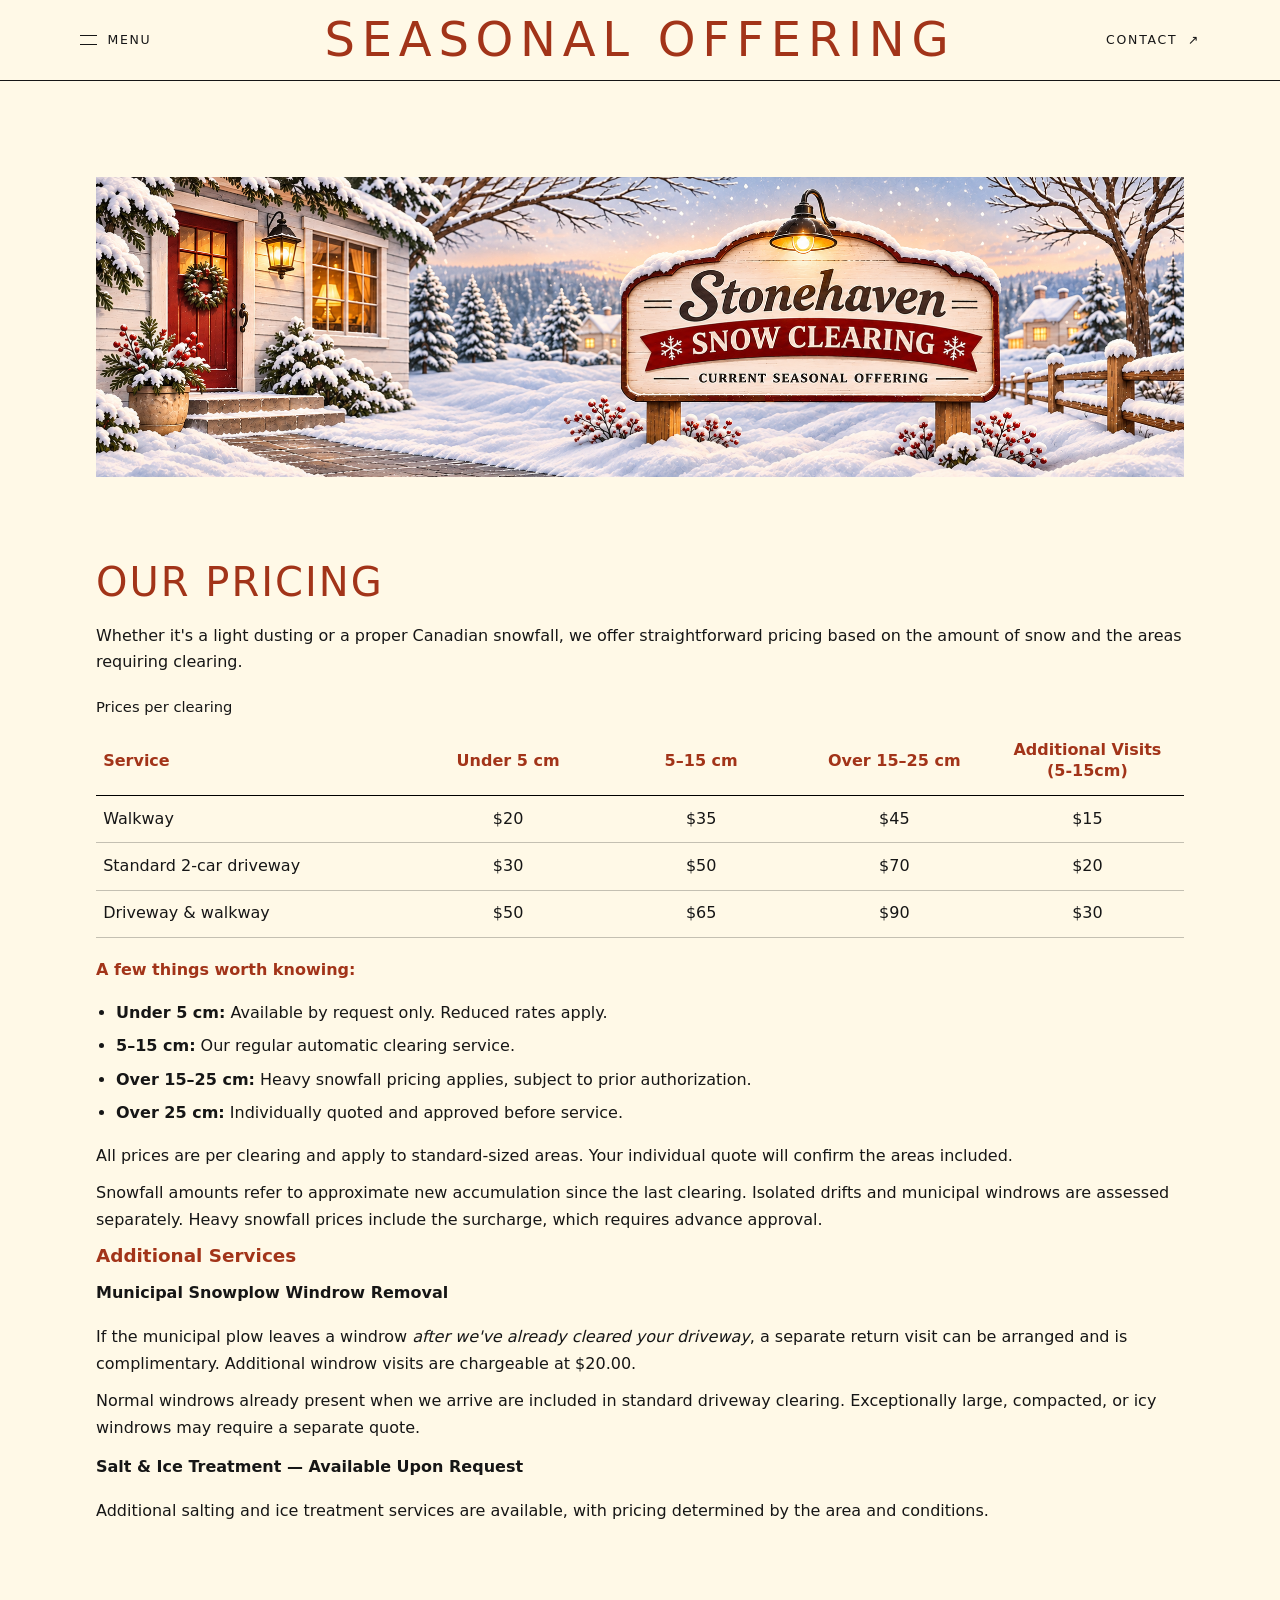
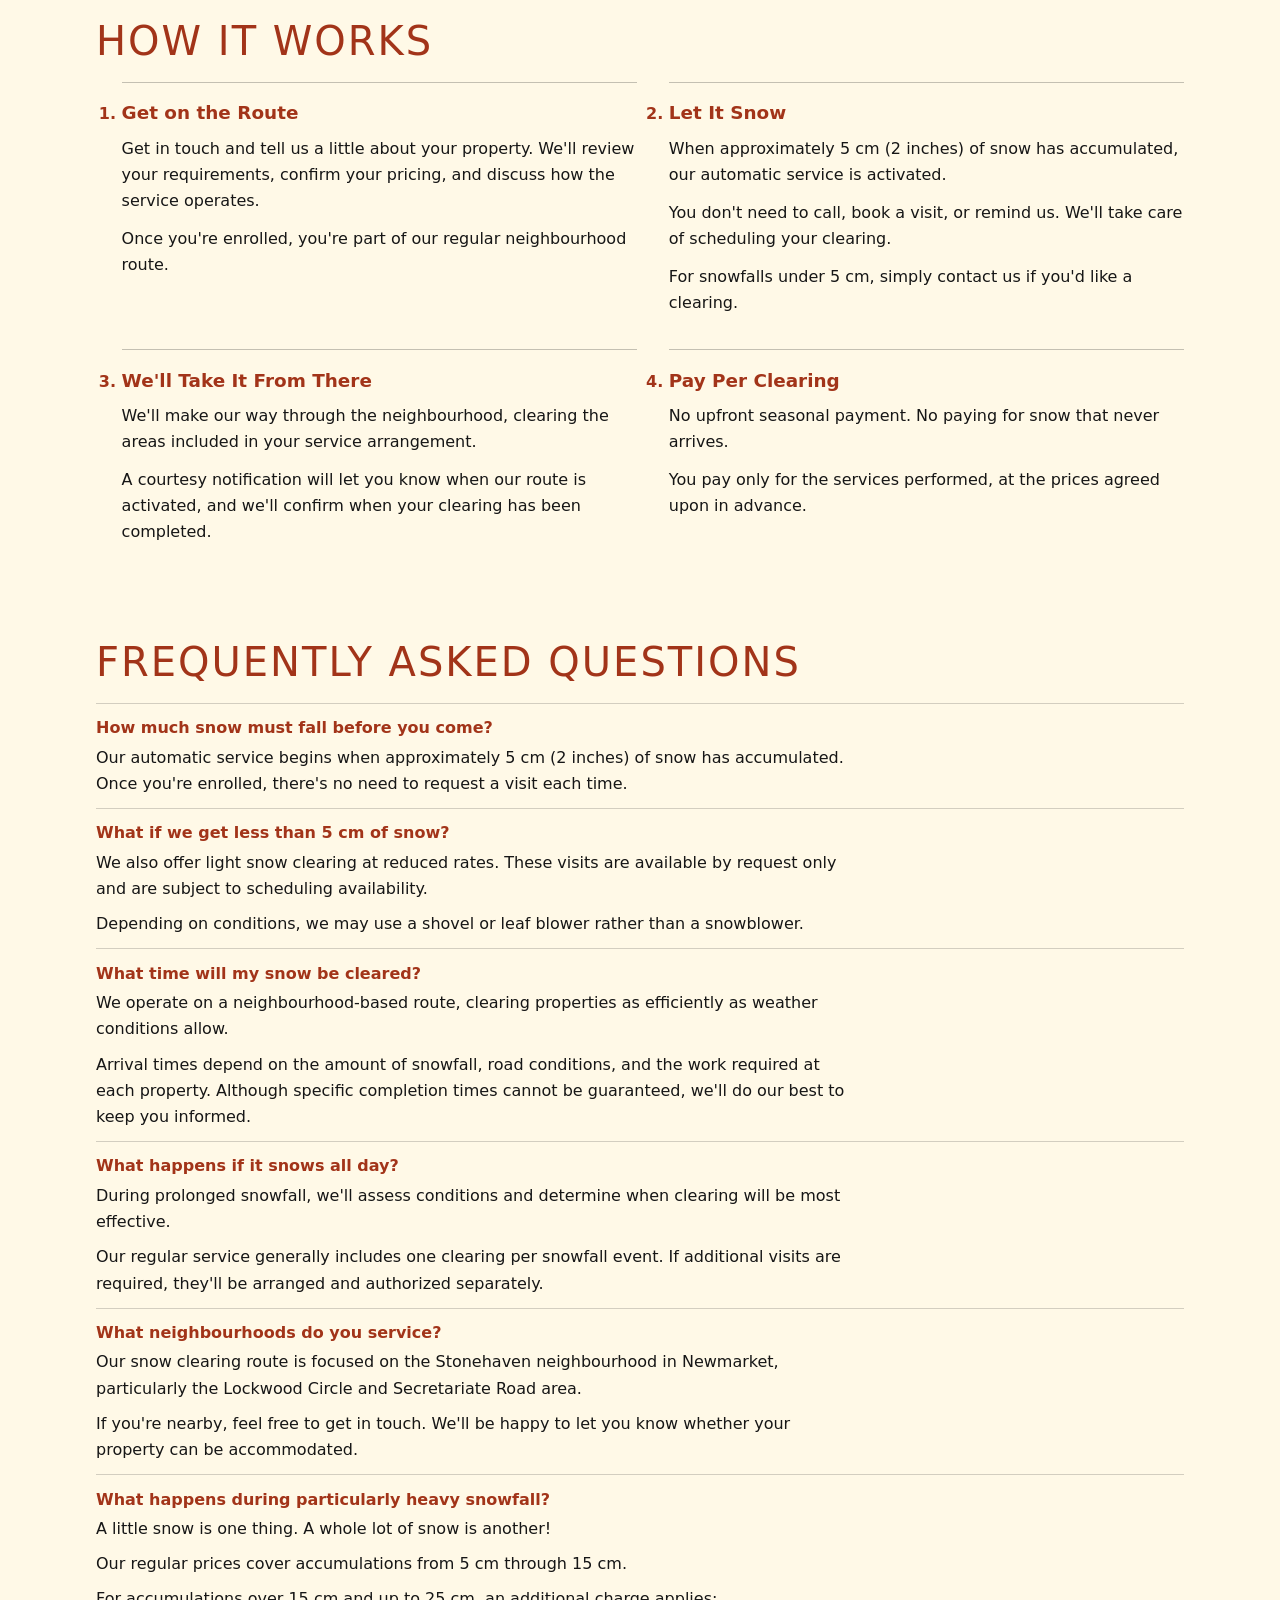
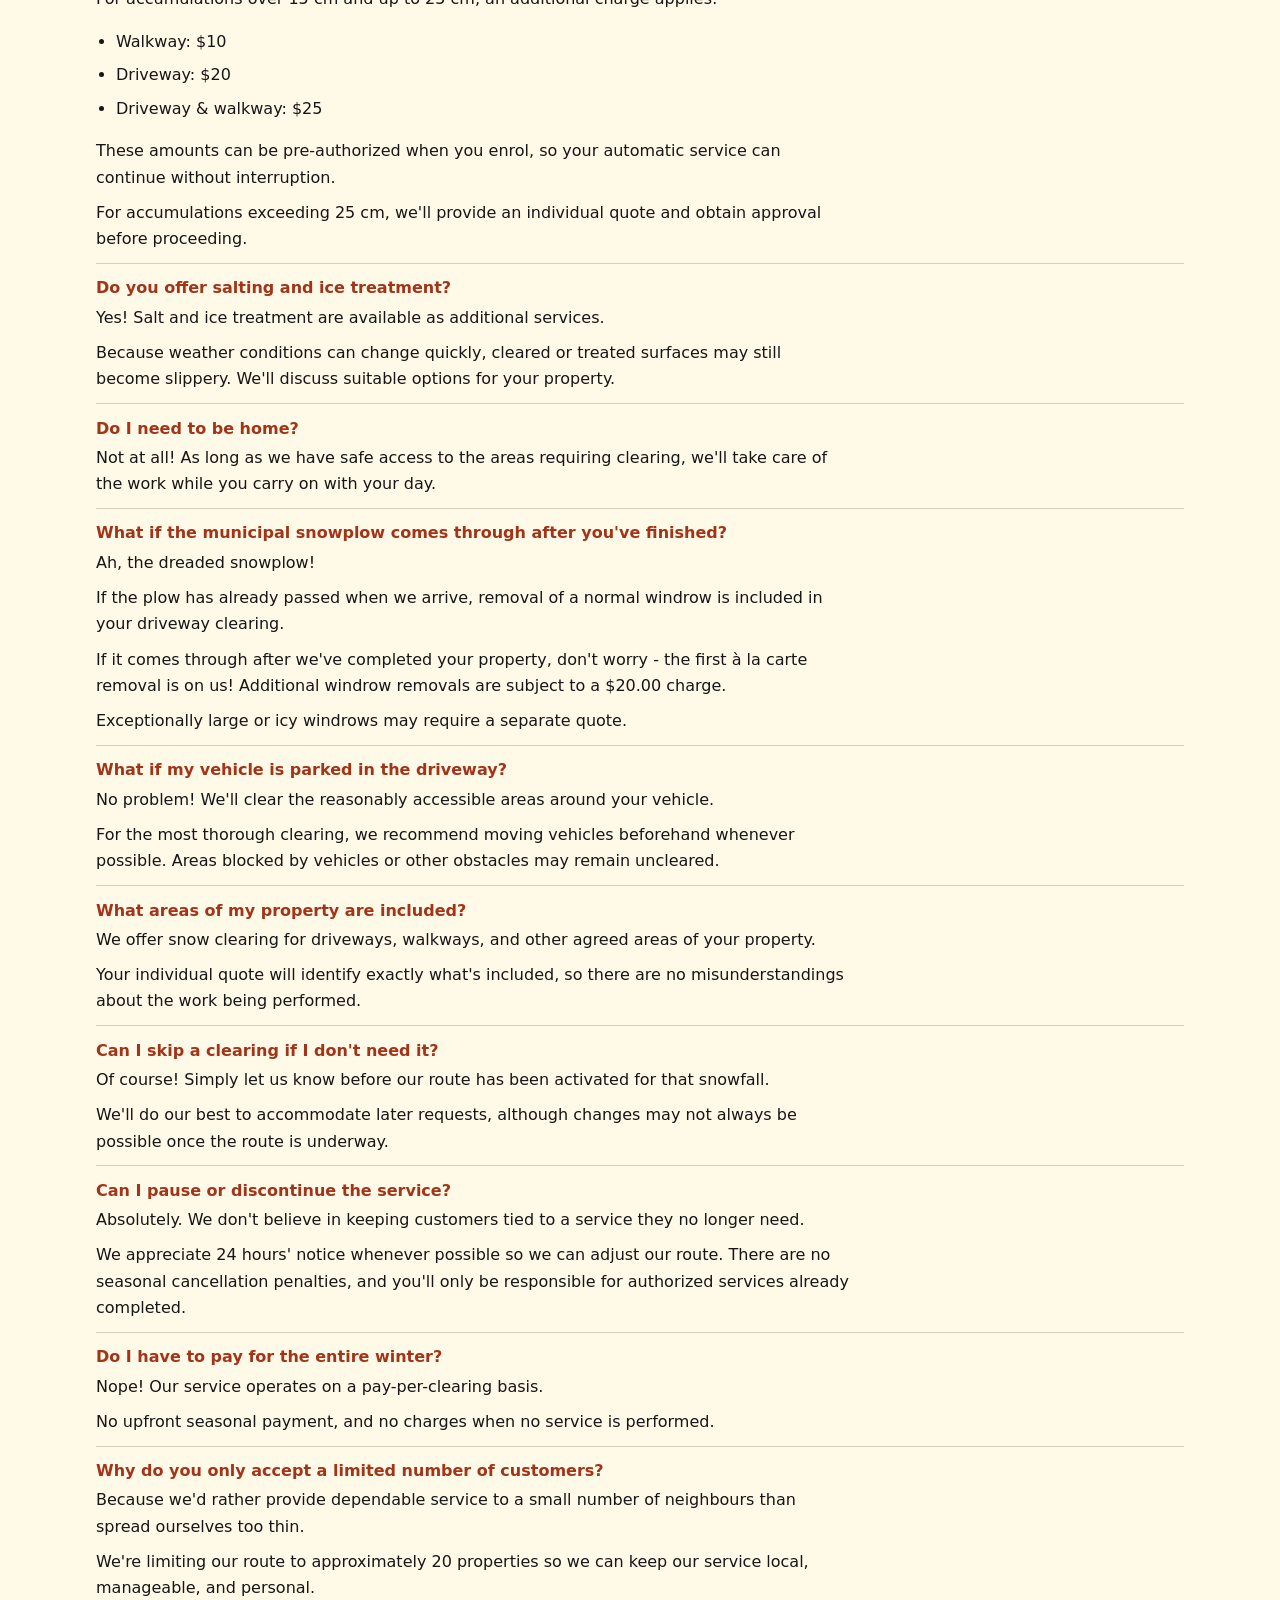
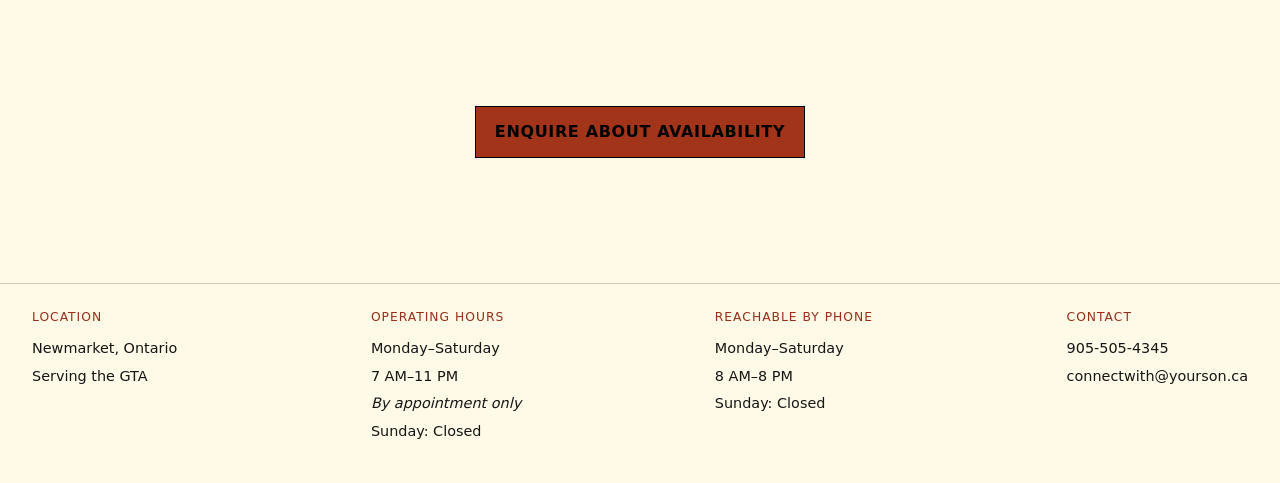
==== commit fa1090f2: "ok" ====
--- a/seasonal-offering/index.html
+++ b/seasonal-offering/index.html
@@ -72,12 +72,12 @@
     <table class="seasonal-prices">
       <caption>Prices per clearing</caption>
       <thead>
-        <tr><th scope="col">Service</th><th scope="col">Under 5 cm</th><th scope="col">5–15 cm</th><th scope="col">Over 15–25 cm</th></tr>
+        <tr><th scope="col">Service</th><th scope="col">Under 5 cm</th><th scope="col">5–15 cm</th><th scope="col">Over 15–25 cm</th><th scope="col">Additional Visits <br>(5-15cm)</th></tr>
       </thead>
       <tbody>
-        <tr><th scope="row">Walkway</th><td>$20</td><td>$35</td><td>$45</td></tr>
-        <tr><th scope="row">Standard 2-car driveway</th><td>$30</td><td>$50</td><td>$70</td></tr>
-        <tr><th scope="row">Driveway &amp; walkway</th><td>$50</td><td>$65</td><td>$90</td></tr>
+        <tr><th scope="row">Walkway</th><td>$20</td><td>$35</td><td>$45</td><td>$15</td></tr>
+        <tr><th scope="row">Standard 2-car driveway</th><td>$30</td><td>$50</td><td>$70</td><td>$20</td></tr>
+        <tr><th scope="row">Driveway &amp; walkway</th><td>$50</td><td>$65</td><td>$90</td><td>$30</td></tr>
       </tbody>
     </table>
     <p class="seasonal-notes-heading"><strong>A few things worth knowing:</strong></p>
@@ -90,8 +90,8 @@
     <p>All prices are per clearing and apply to standard-sized areas. Your individual quote will confirm the areas included.</p>
     <p>Snowfall amounts refer to approximate new accumulation since the last clearing. Isolated drifts and municipal windrows are assessed separately. Heavy snowfall prices include the surcharge, which requires advance approval.</p>
     <h3 class="seasonal-additional-heading">Additional Services</h3>
-    <h4>Municipal Snowplow Windrow Removal — $20</h4>
-    <p>If the municipal plow leaves a windrow <em>after we've already cleared your driveway</em>, a separate return visit can be arranged for $20, subject to availability.</p>
+    <h4>Municipal Snowplow Windrow Removal</h4>
+    <p>If the municipal plow leaves a windrow <em>after we've already cleared your driveway</em>, a separate return visit can be arranged and is complimentary. Additional windrow visits are chargeable at $20.00.</p>
     <p>Normal windrows already present when we arrive are included in standard driveway clearing. Exceptionally large, compacted, or icy windrows may require a separate quote.</p>
     <h4>Salt &amp; Ice Treatment — Available Upon Request</h4>
     <p>Additional salting and ice treatment services are available, with pricing determined by the area and conditions.</p>
@@ -177,7 +177,7 @@
         <h4>What if the municipal snowplow comes through after you've finished?</h4>
         <p>Ah, the dreaded snowplow!</p>
         <p>If the plow has already passed when we arrive, removal of a normal windrow is included in your driveway clearing.</p>
-        <p>If it comes through after we've completed your property, a separate return clearing can be arranged for $20, subject to availability.</p>
+        <p>If it comes through after we've completed your property, don't worry - the first à la carte removal is on us! Additional windrow removals are subject to a $20.00 charge.</p>
         <p>Exceptionally large or icy windrows may require a separate quote.</p>
       </article>
       <article>
